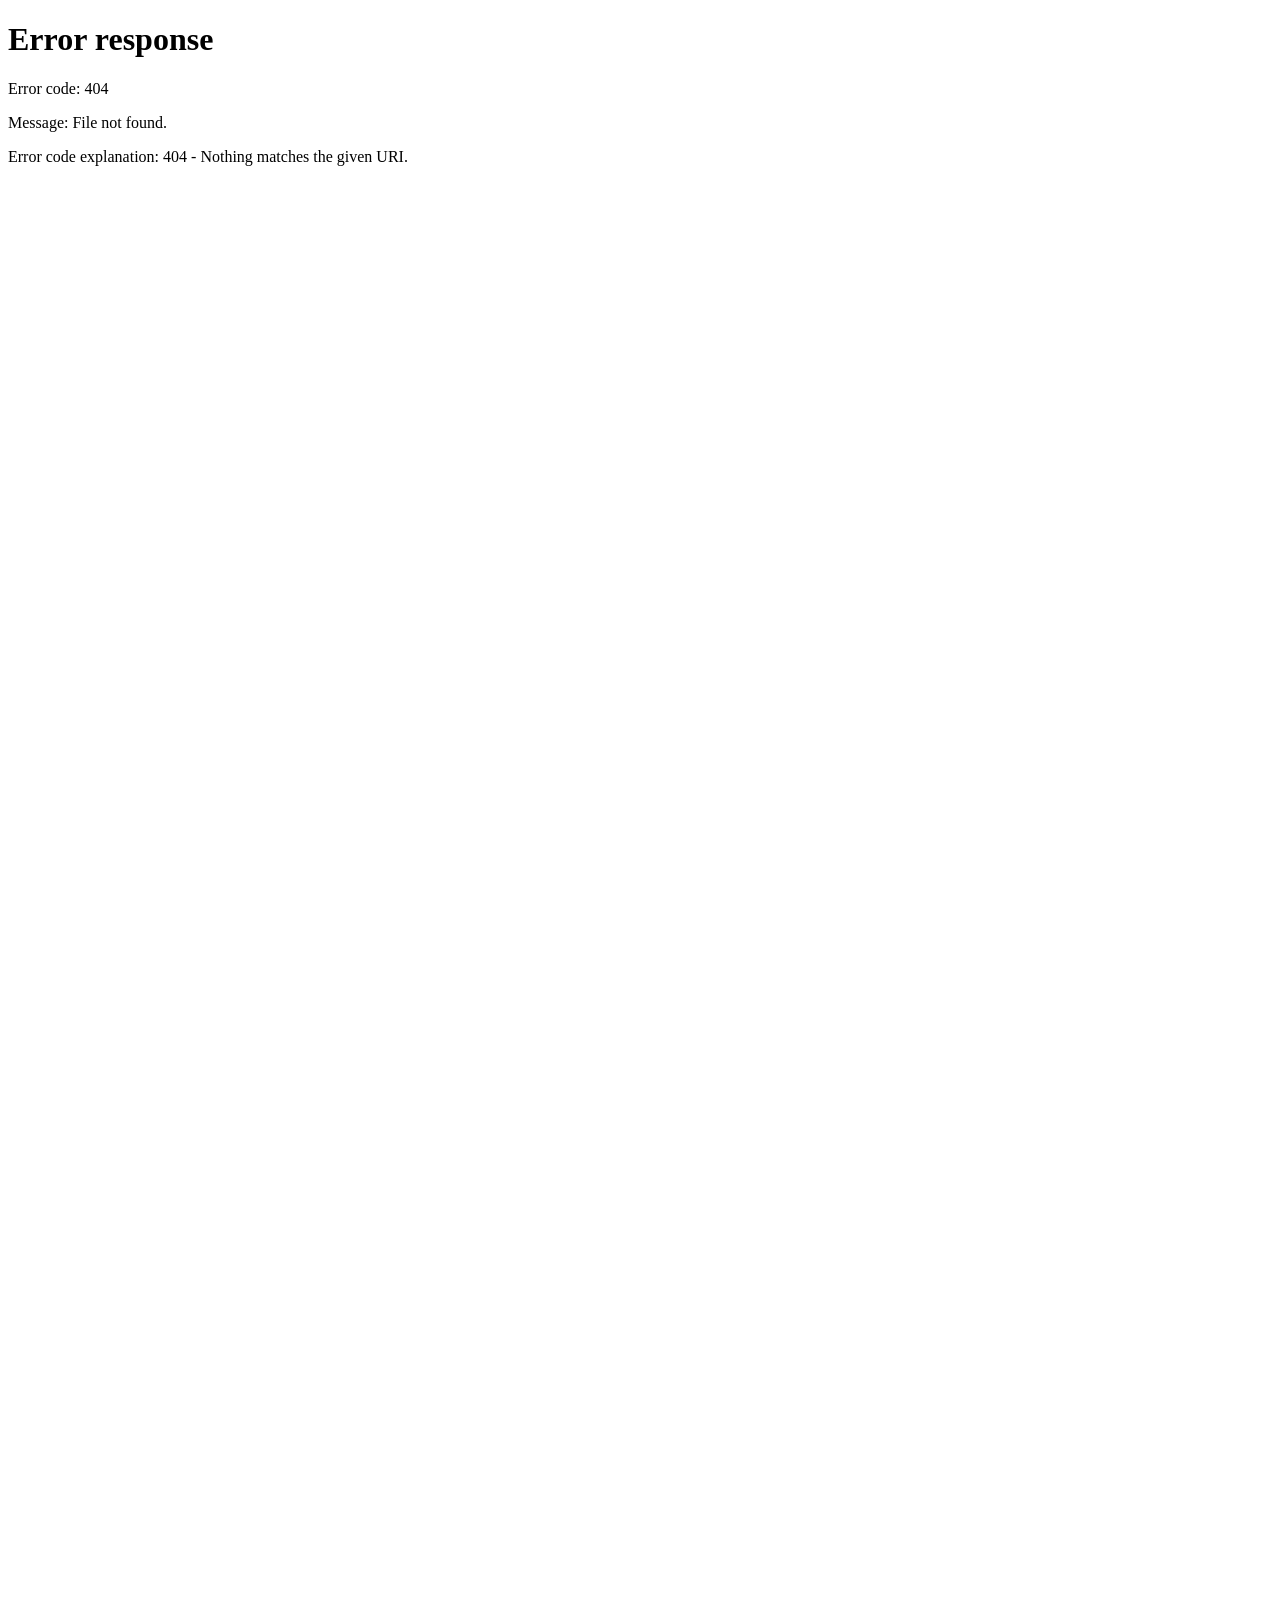
==== index.html @ ad4d2c03 "changed about text depending on screen size" ====
<!DOCTYPE html>
<html lang="de">

<head>
    <meta charset="UTF-8">
    <meta name="viewport" content="width=device-width, initial-scale=1.0">
    <title>Lukas Lehmann</title>
    <link rel="stylesheet" href="./style.css">
    <link rel="stylesheet" href="./style/content.css">
    <link rel="stylesheet" href="./style/header_footer.css">
    <link rel="stylesheet" href="./style/responsive.css">
    <link rel="stylesheet" href="./style/header_footer_responsive.css">
    <link rel="shortcut icon" href="./img/icons/favicon.png" type="image/x-icon">
</head>

<body onload="init()">
    <header>
        <div class="header-content">
            <div class="nav-bar" id="nav_bar">
                <p>&lt;LL&gt;</p>
                <nav class="nav-links">
                    <a href="#about_section highlight" id="nav_about_section">Warum ich</a>
                    <a href="#skill_section highlight" id="nav_skill_section">Fähigkeiten</a>
                    <a href="#project_section highlight" id="nav_project_section">Projekte</a>
                    <a href="#contact_section highlight" id="nav_contact_section">Kontakt</a>
                </nav>
            </div>
            <div class="language-selector">
                <a class="language-text current-language" href="index.html">DE</a>
                <p>|</p>
                <a class="language-text" href="en/index.html">EN</a>
            </div>

            <img src="./img/icons/burger_closed.svg" alt="burger menu" class="burger-menu" onclick="toggleBurgerMenu()"
                id="burger_menu">
        </div>
    </header>

    <main>
        <div class="main-content">
            <section class="hero-section" id="hero_section">
                <a class="scroll-down hover-green" href="#about_section">
                    <img src="./img/icons/arrow_down.svg" alt="arrow down">
                </a>
                <a class="contact-button" href="#footer">
                    Kontakt
                </a>
                <div class="hero-content">
                    <div class="h1-section">
                        <p>FRONTEND DEVELOPER</p>
                        <h1>Lukas Lehmann</h1>
                    </div>

                    <div>
                        <img src="./img/lukaslehmann.jpg" alt="placeholder" class="hero-section-image">
                    </div>
                </div>
            </section>
            <section class="about-section" id="about_section highlight">
                <img src="./img/lukaslehmann.jpg" alt="placeholder" class="hide-1100">
                <div class="about-content">
                    <h2 class="about-title">Warum ich</h2>
                    <p class="about-info-text">Bereits seit Ende 2019 beschäftige ich mich im Bereich der Entwicklung.
                        Seit dem baute ich
                        kleine Spiele in meiner Freizeit wo ich Erfahrungen im Bereich der Programmierung, 3D
                        Modellierung
                        und im UI Design sammeln konnte. Im Juli 2025 entschied ich mich dazu, mein Wissen weiter zu
                        vertiefen und in den Bereich der Webentwicklung einzusteigen. Aber nicht als Hobby, sondern als
                        Beruf.
                    </p>
                    <section class="about-details">
                        <div class="about-details-column location-column">
                            <h3 class="hide-1350">Ich</h3>
                            <div class="about-icon-container">
                                <div class="location-icon-section">
                                    <img src="./img/icons/location.svg" alt="location icon"
                                        class="about-icons hide-hover">
                                    <img src="./img/icons/location_marker_hover.svg" alt="location hover icon"
                                        class="about-icons show-hover">
                                </div>
                                <p id="location">befinde mich <br> in Dresden</p>
                            </div>
                        </div>

                        <div class="about-details-column relocate-column">
                            <img src="./img/icons/arrow_curved_down.svg" alt="arrow" class="hide-1350">
                            <div class="about-icon-container">
                                <img src="./img/icons/icon_relocate.svg" alt="relocate icon" class="about-icons">
                                <p id="relocate">oder arbeit<br> vor Ort</p>
                            </div>
                        </div>

                        <div class="about-details-column remote-column">
                            <div class="about-icon-container">
                                <img src="./img/icons/icon_remote.svg" alt="remote icon"
                                    class="about-icons hide-remote">
                                <img src="./img/icons/remote_hover.svg" alt="remote hover icon"
                                    class="about-icons show-remote">
                                <p id="remote">offen für <br> remote Arbeit</p>
                                <img src="./img/icons/arrow_curved_up.svg" alt="arrow" class="hide-1350">
                            </div>

                            <img src="./img/icons/arrow_curved_down_2.svg" alt="arrow" class="hide-1350">
                        </div>

                        <div class="about-contact">
                            <a class="about-contact-button" href="#contact_section">Lass uns reden</a>
                        </div>
                    </section>
                </div>
            </section>
            <section class="skill-section" id="skill_section highlight">
                <h2>Meine Fähigkeiten</h2>
                <div class="all-skills">
                    <div class="language-card">
                        <img src="./img/icons_languages/angular.svg" alt="angular">
                        <p>Angular</p>
                    </div>

                    <div class="language-card">
                        <img src="./img/icons_languages/css.svg" alt="css">
                        <p>CSS</p>
                    </div>

                    <div class="language-card">
                        <img src="./img/icons_languages/javascript.svg" alt="javascript">
                        <p>JavaScript</p>
                    </div>

                    <div class="language-card">
                        <img src="./img/icons_languages/html.svg" alt="html">
                        <p>HTML</p>
                    </div>

                    <div class="language-card">
                        <img src="./img/icons_languages/typescript.svg" alt="typescript">
                        <p>TypeScript</p>
                    </div>

                    <div class="language-card">
                        <img src="./img/icons_languages/scrum.svg" alt="scrum">
                        <p>Scrum</p>
                    </div>

                    <div class="language-card">
                        <img src="./img/icons_languages/git.svg" alt="git">
                        <p>Git</p>
                    </div>

                    <div class="language-card">
                        <img src="./img/icons_languages/firebase.svg" alt="firebase">
                        <p>Firebase</p>
                    </div>

                    <div class="language-card">
                        <img src="./img/icons_languages/other_skill.svg" alt="challenge me">
                        <p>Challenge me</p>
                    </div>
                </div>

                    <div>
                        <p>Ich lerne gerne jederzeit neue Technologien und Fähigkeiten, gebt mir gerne Bescheid.</p>
                    </div>
            </section>
            <section class="project-section" id="project_section highlight">
                <h2>Meine Projekte</h2>

                <div class="projects">
                    <section class="project-card">
                        <img src="./img/project_img/join_preview.png" alt="join project image">
                        <div>
                            <h3 class="project-title">Join</h3>
                            <p class="project-languages">HTML | CSS | JavaScript | Firebase</p>
                            <p>Join ist ein Kanban-Board Projekt, welches es ermöglicht, Aufgaben effizient zu verwalten
                                und jeglichen Fortschritt im Team zu verfolgen.
                                Es bietet unter anderem Drag and Drop, Suchfunktion, Kontaktverwaltung sowie das
                                Erstellen von Unteraufgaben.
                            </p>
                            <div class="project-links">
                                <a href="https://github.com/LukasLehmann05/Join" class="github-button">Github</a>
                                <a href="https://join.lukas-lehmann.eu/" class="live-test-button">Live Test</a>
                            </div>
                        </div>
                    </section>

                    <section class="project-card row-reverse">
                        <img src="./img/project_img/pollo_loco_preview.png" alt="pollo loco project image">
                        <div class="align-right">
                            <h3 class="project-title">Pollo Loco</h3>
                            <p class="project-languages">HTML | CSS | JavaScript</p>
                            <p>El Pollo Loco ist ein Jump and Run Spiel. Der Spieler muss verschiedene Gegner besiegen
                                um am Ende das Spiel zu gewinnen. In diesem Projekt lag der Fokus auf der
                                objektorientierten Programmierung. Im Spiel gibt es außerdem auch aufhebbare Gegenstände
                                sowie ein interaktives Menü.</p>
                            <div class="project-links">
                                <a href="https://github.com/LukasLehmann05/El-Pollo-Loco"
                                    class="github-button">Github</a>
                                <a href="https://pollo-loco.lukas-lehmann.eu/" class="live-test-button">Live Test</a>
                            </div>
                        </div>
                    </section>
                </div>

                <h4 class="colleague-feedback">Sie suchen einen Teamplayer? Das sagen meine Kollegen über mich</h4>

                <div class="feedback-cards">
                    <section class="feedback-card">
                        <h4>
                            Fabian Puchta
                        </h4>
                        <p>
                            Join
                        </p>
                        <p class="feedback-text">
                            Lukas überzeugt durch seine Fachkenntnisse und hervorragende Arbeitsmoral. Durch sein
                            kompetentes Auftreten, ist er eine Bereicherung für jedes Team.
                        </p>
                    </section>

                    <section class="feedback-card">
                        <h4>
                            Gerd Lödige
                        </h4>
                        <p>
                            Join
                        </p>
                        <p class="feedback-text">
                            Lukas ist eine Bereicherung für jedes Team. Neben seinen fachlichen Fähigkeiten zeichnet er
                            sich vor allem durch seine kommunikative Stärke und sein problemorientiertes Handeln aus.
                        </p>
                    </section>

                    <section class="feedback-card">
                        <h4>
                            Nasser Ghaibeh
                        </h4>
                        <p>
                            Kochwelt
                        </p>
                        <p class="feedback-text">
                            Die Zusammenarbeit mit Lukas Lehmann hat viel Spaß gemacht. Er war eine große Unterstützung
                            bei projektbezogenen Aufgaben - und darüber hinaus.
                        </p>
                    </section>
                </div>

            </section>
            <section class="contact-section" id="contact_section highlight">
                <div class="contact-section-title">
                    <h2>Kontaktieren Sie mich</h2>
                    <img src="./img/icons/arrow_down_right.svg" alt="">
                </div>
                <div class="contact-info">
                    <div class="contact-links-section">
                        <p class="contact-info-text">Gerne erweitere ich meine Fähigkeiten und Kenntnisse, und freue
                            mich auf eine zukünftige Zusammenarbeit.
                            Zögern Sie nicht, mich zu kontaktieren, um mehr über mich zu erfahren. Ich freue mich
                            darauf, von Ihnen zu hören.
                        </p>
                        <div class="contact-info-right">
                            <div class="contact-links">
                                <a href="mailto:lukaslehmann05@gmail.com">
                                    <img src="./img/icons/icon_mail.svg" alt="mail_icon" class="contact-img">
                                    <p>E-mail: lukaslehmann05@gmail.com</p>
                                </a>
                                <a href="tel:+4917663782510">
                                    <img src="./img/icons/icon_phone.svg" alt="phone_icon" class="contact-img">
                                    <p>Tel: +49 176 63782510</p>
                                </a>
                            </div>

                            <a href="#hero_section">
                                <img src="./img/icons/arrow_up.svg" alt="scroll up" class="scroll-up">
                            </a>
                        </div>
                    </div>
                </div>
                <form class="contact-form">
                    <div class="text-input-section">
                        <div class="form-input-left">
                            <div>
                                <div class="input-container" id="input_section_name">
                                    <input type="text" placeholder="Ihr Name" id="name_input" class="contact-input"
                                        onclick="removeWrongInput('name')">
                                </div>
                                <p id="validate_text_name">Bitte gib deinen Namen an.</p>
                            </div>
                            <div>
                                <div class="input-container" id="input_section_email">
                                    <input type="email" placeholder="E-Mail" id="email_input" class="contact-input"
                                        onclick="removeWrongInput('email')">
                                </div>
                                <p id="validate_text_email">Bitte gib deine E-Mail-Adresse an.</p>
                            </div>
                        </div>

                        <div class="message-section" id="message_section">
                            <div class="message-section-input input-container" id="input_section_message"
                                onclick="removeWrongInput('message')">
                                <textarea class="message-input" placeholder="Ihre Nachricht"
                                    id="message_input"></textarea>
                            </div>
                            <p id="validate_text_message">Bitte teilen Sie mir Ihr Anliegen mit.</p>
                        </div>
                    </div>

                    <div class="submit-section">
                        <div class="legal-requirement" onclick="toggleCheck()">
                            <div class="guidlines-checkbox" id="guidlines_checkbox">
                                <p>&#x2714;</p>
                            </div>
                            <label for="guidlines_checkbox">Ich habe die <a
                                    href="./de/privacy_policy.html">Datenschutzrichtlinie</a> gelesen und stimme der
                                Verarbeitung meiner
                                Daten zu.</label>
                        </div>
                        <div class="submit-button-section">
                            <button type="button" class="submit-button" id="submit_button"
                                onclick="submitContact()">Senden</button>
                        </div>
                    </div>
                </form>
            </section>
        </div>
    </main>

    <footer id="footer">
        <div class="footer-content">
            <section class="footer-info">
                <div class="abbreviation-section">
                    <p class="abbreviation">&lt;LL&gt;</p>
                    <p class="abbreviation-subtext">frontend developer</p>
                </div>
                <p class="copyright-text">
                    © Lukas Lehmann 2026
                </p>
                <div class="footer-links">
                    <a href="https://github.com/LukasLehmann05">
                        <img src="./img/icons/icon_github.svg" alt="github" class="hover-green">
                    </a>
                    <a href="#">
                        <img src="./img/icons/icon_mail_round.svg" alt="mail" class="hover-green">
                    </a>
                    <a href="https://www.linkedin.com/in/lukas-lehmann-b7b5683bb/">
                        <img src="./img/icons/icon_linkedin.svg" alt="linkedin" class="hover-green">
                    </a>
                </div>
            </section>

            <section class="legal-links">
                <a href="./de/legal_notice.html">Impressum</a>
                <a href="./de/privacy_policy.html">Datenschutz</a>
            </section>
        </div>
    </footer>

    <dialog id="response_overlay" class="response-overlay">
        <div class="overlay-title">
            <h2>Vielen Dank!</h2>
            <button class="close-overlay" onclick="closeResponse()">X</button>
        </div>
        <p>Ihre Nachricht wurde versendet. Ich werde mich in Kürze bei ihnen melden.</p>
    </dialog>

</body>
<script src="./js/contact.js"></script>
<script src="./js/template.js"></script>
<script src="./js/section_highlight.js"></script>
<script src="./script.js"></script>

</html>
---- style.css ----
@font-face {
    font-family: "Roboto Mono";
    src: url(./fonts/Roboto_Mono/RobotoMono-VariableFont_wght.ttf);
}

@font-face {
    font-family: "Handjet";
    src: url(./fonts/Handjet/Handjet-VariableFont_ELGR\,ELSH\,wght.ttf);
}

:root {
    --text-green: #02F4BF;
    --text-orange: #E15544;
    --content-max-width: calc(1920px - 100px);
    --page-padding: 0px 100px;
    --page-padding-1150: 0px 75px;
    --page-padding-700: 0px 50px;
    --page-padding-500: 0px 25px;
    --page-padding-350: 0px 15px;
}

html {
    scroll-behavior: smooth;
}

* {
    margin: 0px;
    padding: 0px;
    font-family: "Roboto Mono", sans-serif;
    text-decoration: none;
}

body {
    background: linear-gradient(0deg,rgb(11, 4, 44) 0%, rgb(43, 22, 148) 50%, rgb(11, 4, 44) 100%);
    color: var(--text-green);
    min-height: 100vh;
}
---- style/content.css ----
.hero-section {
    min-height: calc(100vh - 101px);
    display: flex;
    align-items: flex-end;
    position: relative;
}

h2 {
    font-size: 54px;
    line-height: 120%;
    color: var(--text-orange);
}

.projects {
    padding-top: 69px;
    display: flex;
    flex-direction: column;
    align-items: center;
    gap: 64px;
}

.project-section {
    display: flex;
    flex-direction: column;
    align-items: center;
    padding-top: 105px;
}

.project-card {
    display: flex;
    justify-content: center;
    gap: 48px;
}

.project-card img {
    object-fit: contain;
    height: 100%;
    max-width: 50%;
    align-self: center;
}

.project-card p {
    font-size: 18px;
    line-height: 140%;
    font-weight: 400;
}

.project-title {
    font-size: 48px;
    font-weight: 700;
    line-height: 120%;
    margin-bottom: 17px;
}

.project-languages {
    margin-bottom: 40px;
}

.project-links {
    margin-top: 48px;
}

.project-links a {
    padding: 15px 30px;
}

.github-button {
    color: var(--text-orange);
    border: solid 1px var(--text-green);
    transition: 300ms ease;
}

.github-button:hover {
    color: var(--text-green);
    transition: 300ms ease;
}

.live-test-button {
    color: #0B042D;
    background-color: var(--text-green);
    transition: 300ms ease;
}

.live-test-button:hover {
    color: var(--text-orange);
    transition: 300ms ease;
}

.row-reverse {
    flex-direction: row-reverse;
}

.colleague-feedback {
    font-size: 24px;
    font-weight: 700;
    line-height: 120%;
    color: var(--text-orange);
    margin-top: 36px;
    margin-bottom: 32px;
}

.feedback-card {
    font-size: 18px;
    font-weight: 400;
    line-height: 120%;
    width: 300px;
    min-width: 250px;
}

.feedback-cards {
    display: flex;
    justify-content: center;
    gap: 32px;
    max-width: 100%;
    overflow-x: auto;
    overflow-y: hidden;
}

.feedback-card h4 {
    font-size: 24px;
    font-weight: 700;
    line-height: 120%;
    color: var(--text-orange);
    margin-bottom: 8px;
}

.feedback-text {
    margin-top: 32px;
}

.language-card {
    display: flex;
    flex-direction: column;
    align-items: center;
    gap: 10px;
}

.language-card img {
    width: 60px;
    height: 60px;
    object-fit: contain;
}

.all-skills {
    display: grid;
    grid-template-columns: repeat(auto-fit, minmax(150px, 1fr));
    gap: 32px;
    margin-top: 32px;
    margin-bottom: 64px;
}

.skill-section {
    padding-top: 103px;
}

.contact-section {
    padding-top: 104px;
}

.contact-section-title {
    display: flex;
    align-items: center;
    gap: 24px;
    margin-bottom: 24px;
}

.contact-links {
    display: flex;
    align-items: flex-start;
    flex-direction: column;
    gap: 14px;
}

.contact-links a {
    display: flex;
    gap: 18px;
    color: var(--text-green);
}

.contact-img {
    height: 24px;
    width: 24px;
    object-fit: contain;
}

.contact-info {
    display: flex;
    justify-content: flex-start;
    gap: 50px;
    margin-bottom: 24px;
}

.contact-info-text {
    max-width: 45%;
}

.text-input-section {
    display: flex;
    justify-content: space-between;
}

.contact-form input {
    border: none;
    background-color: transparent;
    color: var(--text-green);
    font-size: 18px;
    line-height: 140%;
    padding: 15px 13px;
}

.contact-form input::placeholder {
    color: var(--text-green);
}

.form-input-left {
    display: flex;
    flex-direction: column;
    gap: 32px;
    width: 45%;
}

.message-input {
    width: calc(100% - 28px);
    border: none;
    background-color: transparent;
    color: var(--text-green);
    font-size: 18px;
    line-height: 140%;
    padding: 15px 13px;
    resize: none;
}

.message-input::placeholder {
    color: var(--text-green);
}

.submit-section {
    margin-top: 32px;
    display: flex;
    flex-direction: column;
}

.contact-form .guidlines-checkbox {
    width: 18px;
    min-width: 18px;
    height: 18px;
    border: solid 2px var(--text-orange);
    appearance: none;
    padding: 0px;
    border-radius: 1px;
    color: transparent;
    cursor: pointer;
}

.legal-requirement:hover .guidlines-checkbox {
    background-color: var(--text-green);
}

.submit-button {
    color: #827B7B;
    line-height: 120%;
    background-color: transparent;
    border: solid 1px #827B7B;
    padding: 15px 30px;
    font-weight: 500;
    justify-self: flex-end;
    cursor: not-allowed;
    transition: 300ms ease;
}

.submit-button-section {
    display: flex;
    justify-content: flex-end;
    margin-bottom: 88px;
}

.hero-section-image {
    width: 500px;
    height: 500px;
    object-fit: contain;
}

h1 {
    font-size: 81px;
    font-weight: 700;
    line-height: 120%;
}

.h1-section p {
    font-size: 54px;
    line-height: 120%;
    font-weight: 500;
}

.scroll-down {
    position: absolute;
    left: 50%;
    top: 50%;
    background: none;
    border: none;
    cursor: pointer;
    padding: 4px 8px;
}

.scroll-down img {
    height: 50px;
    width: 22px;
}

.hero-content {
    display: flex;
    justify-content: space-between;
    align-items: flex-end;
    width: 100%;
}

.scroll-down:hover {
    border: solid 1px var(--text-green);
    padding: 3px 7px;
}

.contact-button {
    position: absolute;
    left: -40px;
    top: 40%;
    transform: rotate(270deg);
    background: none;
    border: solid 1px var(--text-green);
    color: var(--text-orange);
    padding: 15px 30px;
    font-size: 18px;
    font-weight: 500;
    line-height: 120%;
    cursor: pointer;
    transition: all 0.4s ease;
}

.contact-button:hover {
    color: var(--text-green);
    transition: all 0.4s ease;
}

.about-section {
    display: flex;
    justify-content: space-between;
    gap: 42px;
    margin-top: 104px;
}

.about-section img {
    width: 500px;
    height: 500px;
    object-fit: contain;
}

.about-content {
    display: flex;
    flex-direction: column;
    align-items: flex-end;
    text-align: end;
    margin-left: auto;
    margin-right: auto;
}

.about-title {
    font-size: 54px;
    line-height: 120%;
    letter-spacing: 0%;
    font-weight: 500;
    margin-bottom: 24px;
}

.contact-links a:hover img {
    filter: brightness(0) saturate(100%) invert(77%) sepia(62%) saturate(2744%) hue-rotate(113deg) brightness(101%) contrast(98%);
}

.about-details {
    margin-top: 20px;
    display: flex;
    flex-direction: column;
    gap: 8px;
    width: 580px;
}

.about-details h3 {
    font-size: 48px;
    color: var(--text-orange);
    line-height: 120%;
    font-weight: 700;
}

.about-details img {
    height: 100%;
    width: auto;
    object-fit: contain;
}

.about-icon-container {
    display: flex;
    justify-content: center;
    align-items: center;
    height: 50px;
}

.about-icon-container p {
    margin-left: 16px;
    text-align: left;
}

.about-details-column {
    display: flex;
}

.location-column {
    gap: 64px;
}

.relocate-column {
    justify-content: flex-end;
}

.relocate-column div {
    margin-left: 208px;
    margin-right: 55px;
}

.remote-column {
    justify-content: flex-end;
    gap: 128px;
}

.about-contact {
    margin-top: 47px;
}

.about-contact-button {
    font-size: 18px;
    line-height: 120%;
    color: #0B042D;
    background-color: var(--text-green);
    border: none;
    padding: 15px 30px;
}

.about-contact-button:hover {
    color: var(--text-orange);
}

.scroll-up {
    height: 50px;
    width: 22px;
    padding: 4px 8px;
    cursor: pointer;
}

.scroll-up:hover {
    border: solid 1px var(--text-green);
    padding: 3px 7px;
    filter: brightness(0) saturate(100%) invert(77%) sepia(62%) saturate(2744%) hue-rotate(113deg) brightness(101%) contrast(98%);
}

.contact-links-section {
    display: flex;
    justify-content: space-between;
    align-items: flex-end;
}

.align-right {
    display: flex;
    flex-direction: column;
    align-items: flex-end;
}

.relocate-column .about-icon-container:hover img {
    transform: rotate(15deg);
    transition: 300ms ease;
}

.about-icons {
    transition: 300ms ease;
}

.show-remote {
    display: none;
}

.remote-column .about-icon-container:hover .hide-remote {
    display: none;
}

.remote-column .about-icon-container:hover .show-remote {
    display: block;
    height: 120%;
}

.remote-column .about-icon-container {
    align-items: flex-end;
}

.remote-column .about-icon-container p {
    margin-right: 12px;
    align-self: center;
}

.location-column .about-icon-container:hover .location-icon-section .show-hover {
    display: block;
}

.show-hover {
    display: none;
    object-fit: contain;
    margin-right: 1px;
}

.location-icon-section {
    display: flex;
    flex-direction: column;
    align-items: center;
}

.contact-input {
    width: 100%;
}

.form-input-left p {
    color: red;
    display: none;
}

.form-input-left .invalid-input {
    display: block;
}

.message-section {
    width: 45%;
}

.message-section p {
    color: red;
    display: none;
}

.invalid-input p {
    display: block;
}

.about-info-text {
    max-width: 700px;
}

.can-submit {
    color: var(--text-orange);
    border: solid 1px var(--text-green);
    transition: 300ms ease;
    cursor: pointer;
}

.can-submit:hover {
    color: var(--text-green);
    border: solid 1px var(--text-green);
    transition: 300ms ease;
}

.checked {
    background-color: var(--text-green);
}

.checked p {
    color: var(--text-orange);
    justify-self: center;
    align-self: center;
    font-size: 13px;
}

.legal-requirement {
    display: flex;
    gap: 8px;
    cursor: pointer;
    margin-right: auto;
}

.legal-requirement a {
    color: var(--text-orange);
}

.legal-requirement label {
    cursor: pointer;
}

.input-container {
    border: solid 1px var(--text-green);
    display: flex;
}

.input-feedback {
    height: 24px;
    align-self: center;
    margin: 0px 10px;
    object-fit: contain;
}

.message-section-input {
    height: 100%;
}

.invalid-input-height {
    height: calc(100% - 21px);
}

.message-section .invalid-input {
    display: block;
}

.contact-info-right {
    width: 45%;
    display: flex;
    justify-content: space-between;
    height: 100%;
    align-items: flex-end;
}

.align-right p {
    text-align: right;
}

.overlay-title {
    display: flex;
    justify-content: space-between;
}

.response-overlay {
    align-self: center;
    justify-self: center;
    padding: 20px;
    border-radius: 20px;
    border: solid 2px var(--text-green);
    background-color: #3118a9;
    color: var(--text-green);
}

.close-overlay {
    font-size: 32px;
    height: 48px;
    width: 48px;
    border-radius: 16px;
    border: none;
    background-color: var(--text-green);
    color: var(--text-orange);
    font-weight: 900;
    cursor: pointer;
}
---- style/header_footer.css ----
header {
    position: sticky;
    top: 0;
    padding: 24px 0px;
    background: linear-gradient(rgb(11 4 45) 60%, rgb(11 4 45 / 0.5));
    color: var(--text-orange);
    z-index: 100;
}

.header-content {
    display: flex;
    justify-content: space-between;
    align-items: center;
    max-width: var(--content-max-width);
    margin: 0 auto;
    padding: var(--page-padding);
}

.main-content {
    max-width: var(--content-max-width);
    margin: 0 auto;
    padding: var(--page-padding);
}

.footer-content {
    max-width: var(--content-max-width);
    margin: 0 auto;
    padding: var(--page-padding);
    color: var(--text-orange);
}

.footer-info {
    display: flex;
    justify-content: space-between;
    align-items: flex-end;
}

.nav-bar {
    display: flex;
    gap: 48px;
}

.nav-bar a {
    color: var(--text-orange);
    font-size: 22px;
    line-height: 120%;
}

.nav-bar p {
    font-size: 48px;
    font-family: "Handjet", sans-serif;
}

.nav-links {
    display: flex;
    justify-content: flex-start;
    align-items: center;
    gap: 32px;
}

.language-selector {
    display: flex;
    font-size: 18px;
}

.language-selector a {
    color: var(--text-orange);
}

.language-text:hover {
    color: var(--text-green);
    cursor: pointer;
}

.abbreviation-section {
    display: flex;
    flex-direction: column;
    align-items: center;
}

.abbreviation {
    font-family: "Handjet", sans-serif;
    font-size: 54px;
    font-weight: 400;
    letter-spacing: 5%;
}

.abbreviation-subtext {
    font-size: 12px;
}

.copyright-text {
    font-size: 23px;
    line-height: 120%;
}

.footer-links {
    display: flex;
    gap: 32px;
}

.legal-links {
    display: flex;
    justify-content: center;
    gap: 16px;
    margin-top: 16px;
    margin-bottom: 64px;
}

.legal-links a {
    color: var(--text-orange);
    font-size: 14px;
    line-height: 120%;
}

.nav-links a:hover {
    color: var(--text-green);
}

.legal-links a:hover {
    color: var(--text-green);
}

.selected {
    color: var(--text-green) !important;
    text-decoration: underline;
}

.language-selector .current-language {
    color: var(--text-green);
}

.hover-green:hover {
    filter: brightness(0) saturate(100%) invert(77%) sepia(62%) saturate(2744%) hue-rotate(113deg) brightness(101%) contrast(98%);
}

.nav-bar .current-focus {
    color: var(--text-green);
    text-decoration: underline;
}

.show-burger-nav {
    width: 100%;
}

.burger-menu {
    display: none;
    cursor: pointer;
}

.show-burger-nav nav {
    display: flex;
    flex-direction: column;
    align-items: center;
    justify-content: center;
    width: 100%;
    padding-left: 32px;
}

.show-burger-nav p {
    display: none;
}
---- style/responsive.css ----
@media (max-width: 1400px) {
    .scroll-down {
        display: none;
    }
}

@media (max-width: 1350px) {
    .hide-1350 {
        display: none;
    }

    .about-content {
        align-items: center;
        text-align: center;
    }

    .about-details-column {
        align-items: center;
        width: 100%;
    }

    .about-icon-container {
        width: 100%;
    }

    .relocate-column div {
        margin-left: 0px;
        margin-right: 0px;
    }

    .about-details {
        width: 100%;
    }
}

@media (max-width: 1100px) {
    .project-card {
        flex-direction: column-reverse;
        align-items: center;
    }

    .project-card img {
        max-width: 100%;
        height: auto;
    }

    .project-details {
        display: flex;
        flex-direction: column;
        align-items: center;
        text-align: center;
    }

    .hide-project-button {
        display: none;
    }

    .contact-button {
        display: none;
    }

    .hero-content {
        flex-direction: column-reverse;
        align-items: center;
    }

    .hide-1100 {
        display: none;
    }
}

@media (max-width: 1000px) {
    .feedback-card {
        border: solid 1px var(--text-green);
        padding: 10px;
        display: flex;
        flex-direction: column;
        align-items: center;
        text-align: center;
    }

    .feedback-cards {
        justify-content: flex-start;
        scrollbar-width: thin;
    }
}

@media (max-width: 900px) {
    .text-input-section {
        flex-direction: column;
        gap: 32px;
    }

    .form-input-left {
        width: 100%;
    }

    .message-input {
        width: calc(100% - 28px);
    }

    .message-section {
        width: 100%;
    }

    .contact-links {
        display: none;
    }

    .contact-links-section a {
        display: none;
    }

    .contact-info-text {
        max-width: 100%;
        text-align: center;
    }

    .submit-button-section {
        margin-top: 24px;
        align-self: center;
    }
}

@media (max-width: 800px) {
    .contact-section-title img {
        display: none;
    }

    .project-card img {
        width: 100%;
        height: auto;
    }

    h1 {
        font-size: 62px;
    }

    .h1-section p {
        font-size: 40px;
    }
}

@media (max-width: 600px) {
    h2 {
        font-size: 36px;
    }

    .hero-section-image {
        max-width: 500px;
        width: 100%;
        height: auto;
    }

    h1 {
        font-size: 42px;
    }

    .h1-section p {
        font-size: 26px;
    }

    .all-skills {
        grid-template-columns: repeat(auto-fit, minmax(100px, 1fr));
    }

}

@media (max-width: 400px) {
    h1 {
        text-align: center;
    }

    .h1-section p {
        text-align: center;
    }

    .project-links a {
        padding: 10px 20px;
    }

    .project-title {
        font-size: 36px;
    }
}
---- style/header_footer_responsive.css ----
@media (max-width: 1150px) {
    .header-content {
        padding: var(--page-padding-1150);
    }

    .main-content {
        padding: var(--page-padding-1150);
    }

    .footer-content {
        padding: var(--page-padding-1150);
    }
}

@media (max-width: 950px) {
    .nav-links {
        display: none;
    }

    .language-selector {
        display: none;
    }

    .burger-menu {
        display: block;
    }
}

@media (max-width: 800px) {
    .footer-links {
        display: none;
    }

    .footer-info {
        flex-direction: column;
        align-items: center;
        margin-bottom: 45px;
    }

    .abbreviation-section {
        margin-bottom: 8px;
    }

    .legal-links {
        flex-direction: column-reverse;
        align-items: center;
        gap: 10px;
    }
}

@media (max-width: 700px) {
    .header-content {
        padding: var(--page-padding-700);
    }

    .main-content {
        padding: var(--page-padding-700);
    }

    .footer-content {
        padding: var(--page-padding-700);
    }
}

@media (max-width: 500px) {
    .header-content {
        padding: var(--page-padding-500);
    }

    .main-content {
        padding: var(--page-padding-500);
    }

    .footer-content {
        padding: var(--page-padding-500);
    }
}

@media (max-width: 400px) {
    .copyright-text {
        font-size: 18px;
    }
}

@media (max-width: 350px) {
    .header-content {
        padding: var(--page-padding-350);
    }

    .main-content {
        padding: var(--page-padding-350);
    }

    .footer-content {
        padding: var(--page-padding-350);
    }
}
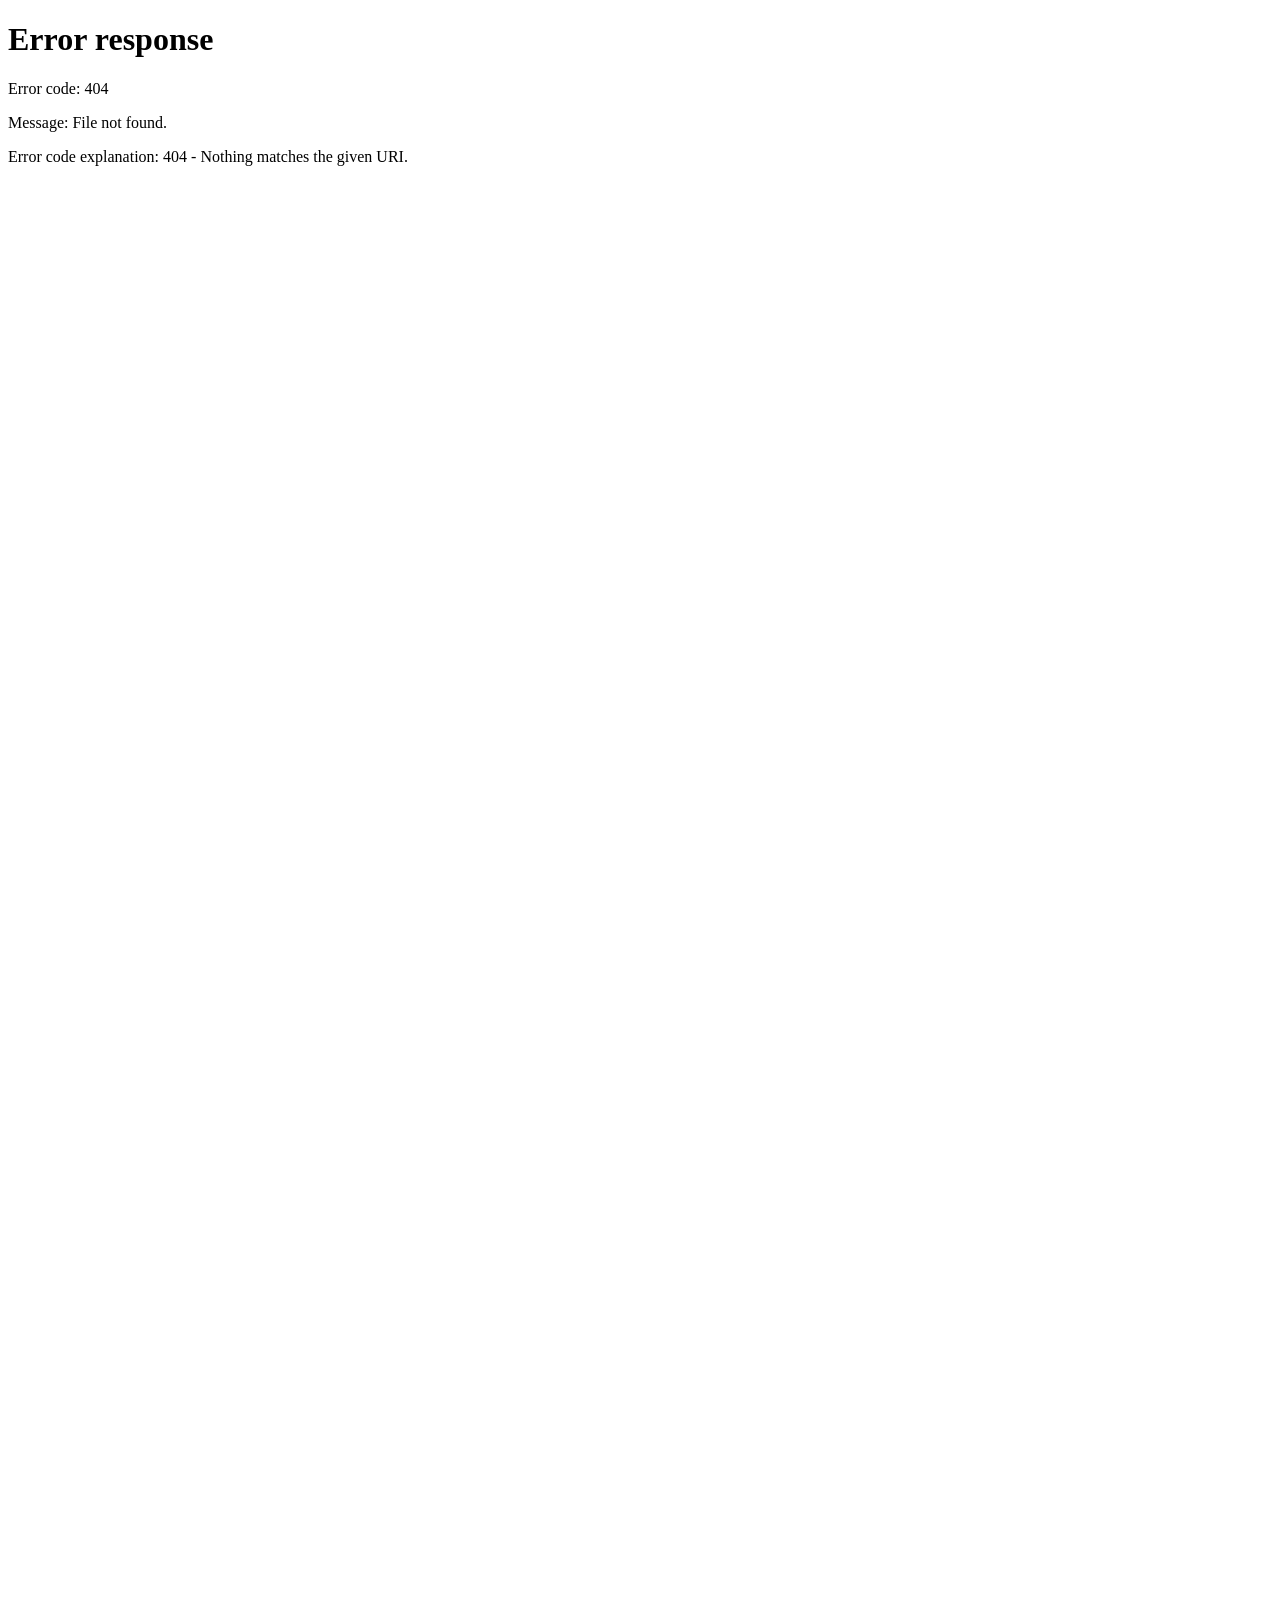
==== commit 5be92686: "added fade in effect for elements when scrolling" ====
--- a/index.html
+++ b/index.html
@@ -158,7 +158,7 @@
                     </div>
                 </div>
 
-                    <div>
+                    <div class="language-subtext">
                         <p>Ich lerne gerne jederzeit neue Technologien und Fähigkeiten, gebt mir gerne Bescheid.</p>
                     </div>
             </section>
@@ -366,6 +366,7 @@
 <script src="./js/contact.js"></script>
 <script src="./js/template.js"></script>
 <script src="./js/section_highlight.js"></script>
+<script src="./js/observer_handler.js"></script>
 <script src="./script.js"></script>
 
 </html>
--- a/style/content.css
+++ b/style/content.css
@@ -145,7 +145,7 @@
     display: grid;
     grid-template-columns: repeat(auto-fit, minmax(150px, 1fr));
     gap: 32px;
-    margin-top: 32px;
+    padding-top: 32px;
     margin-bottom: 64px;
 }
 
@@ -648,4 +648,38 @@
     color: var(--text-orange);
     font-weight: 900;
     cursor: pointer;
+}
+
+@keyframes fadeIn {
+    from {
+        opacity: 0;
+    }
+    to {
+        opacity: 1;
+    }
+}
+
+.project-card,
+.contact-section-title,
+.contact-info,
+.contact-form,
+.feedback-cards,
+.language-card,
+.language-subtext,
+.fade-init,
+.fade-long-init {
+    opacity: 0;
+    visibility: hidden;
+}
+
+.fade {
+    opacity: 1;
+    visibility: visible;
+    animation: fadeIn 1.5s ease both;
+}
+
+.fade-long {
+    opacity: 1;
+    visibility: visible;
+    animation: fadeIn 2.5s ease both;
 }
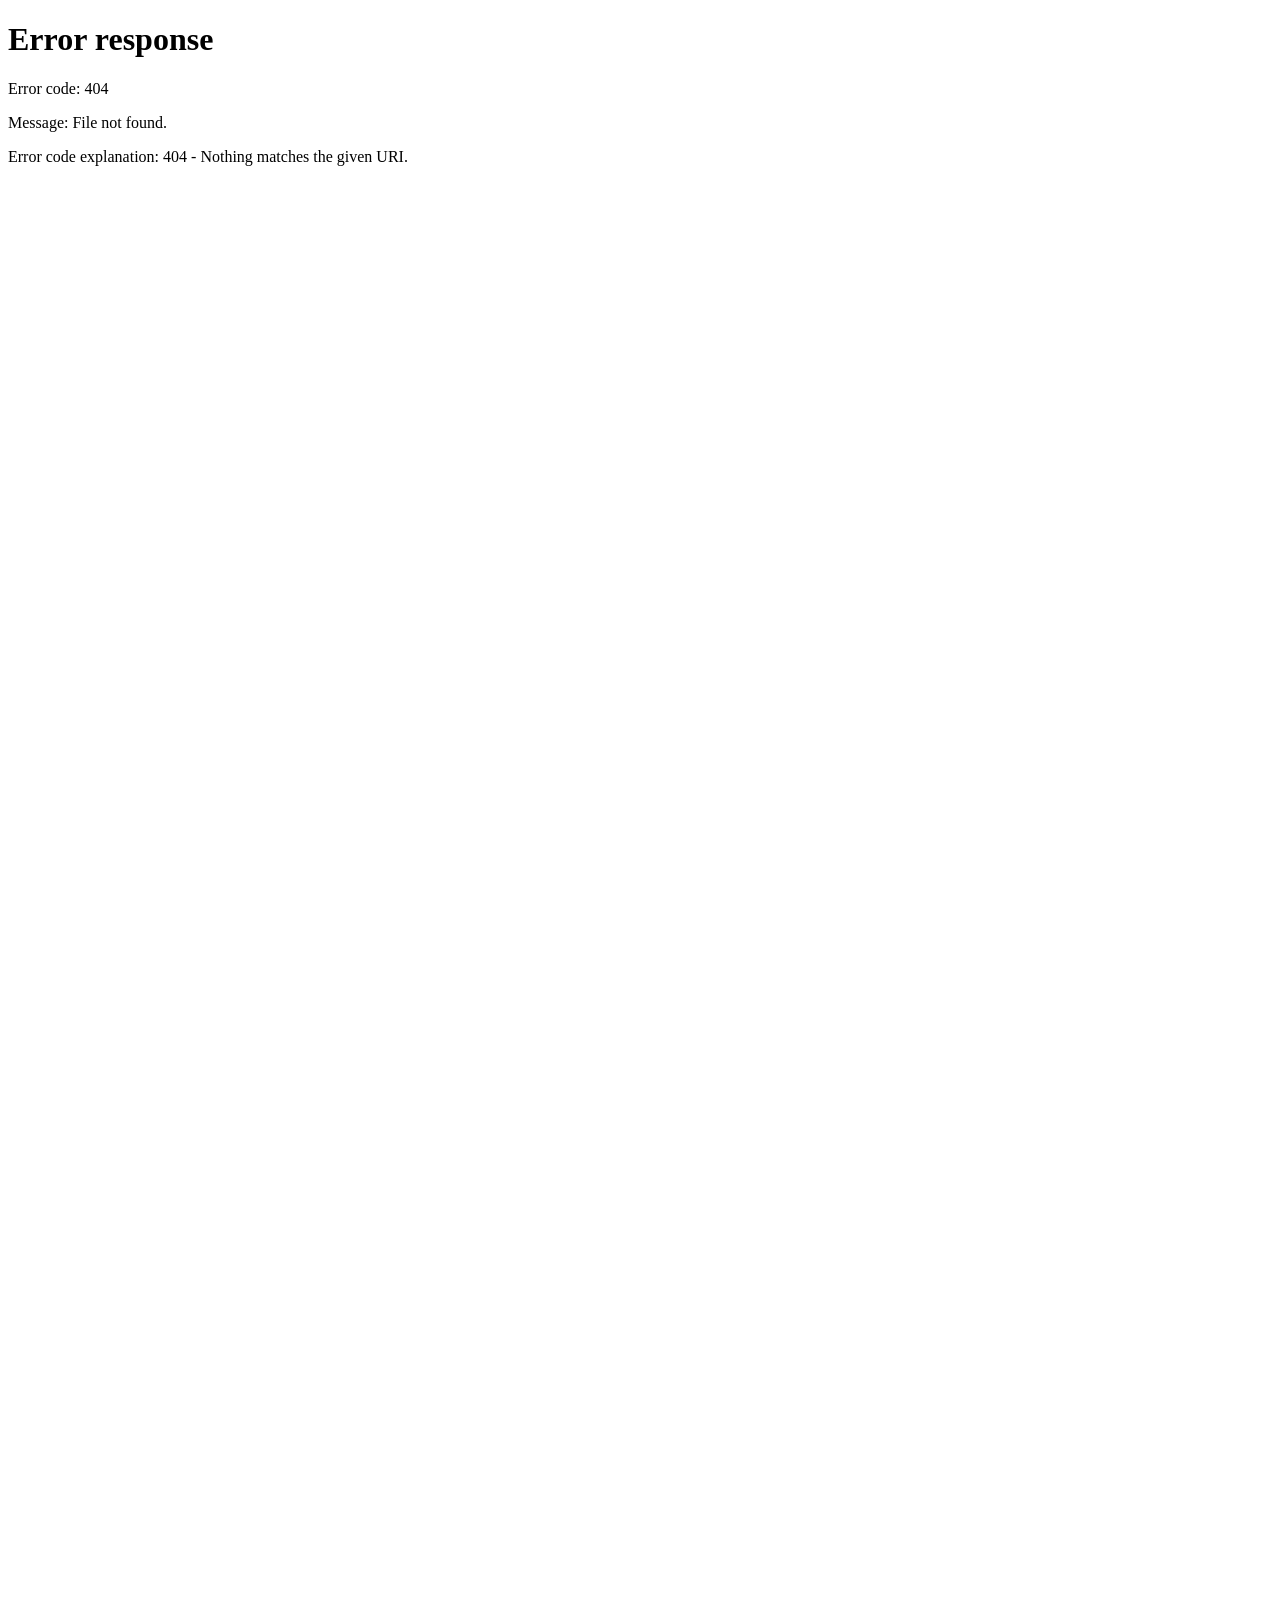
==== commit 243f1a1b: "fixed redirect links and updated legal pages" ====
--- a/index.html
+++ b/index.html
@@ -28,7 +28,7 @@
             <div class="language-selector">
                 <a class="language-text current-language" href="index.html">DE</a>
                 <p>|</p>
-                <a class="language-text" href="en/index.html">EN</a>
+                <a class="language-text" href="./en/index.html">EN</a>
             </div>
 
             <img src="./img/icons/burger_closed.svg" alt="burger menu" class="burger-menu" onclick="toggleBurgerMenu()"
@@ -39,7 +39,7 @@
     <main>
         <div class="main-content">
             <section class="hero-section" id="hero_section">
-                <a class="scroll-down hover-green" href="#about_section">
+                <a class="scroll-down hover-green" href="#about_section highlight">
                     <img src="./img/icons/arrow_down.svg" alt="arrow down">
                 </a>
                 <a class="contact-button" href="#footer">
@@ -104,7 +104,7 @@
                         </div>
 
                         <div class="about-contact">
-                            <a class="about-contact-button" href="#contact_section">Lass uns reden</a>
+                            <a class="about-contact-button" href="#contact_section highlight">Lass uns reden</a>
                         </div>
                     </section>
                 </div>
@@ -259,9 +259,9 @@
                         </p>
                         <div class="contact-info-right">
                             <div class="contact-links">
-                                <a href="mailto:lukaslehmann05@gmail.com">
+                                <a href="mailto:lukaslehmann05@protonmail.com">
                                     <img src="./img/icons/icon_mail.svg" alt="mail_icon" class="contact-img">
-                                    <p>E-mail: lukaslehmann05@gmail.com</p>
+                                    <p>E-mail: lukaslehmann05@protonmail.com</p>
                                 </a>
                                 <a href="tel:+4917663782510">
                                     <img src="./img/icons/icon_phone.svg" alt="phone_icon" class="contact-img">
@@ -338,7 +338,7 @@
                     <a href="https://github.com/LukasLehmann05">
                         <img src="./img/icons/icon_github.svg" alt="github" class="hover-green">
                     </a>
-                    <a href="#">
+                    <a href="mailto:lukaslehmann05@protonmail.com">
                         <img src="./img/icons/icon_mail_round.svg" alt="mail" class="hover-green">
                     </a>
                     <a href="https://www.linkedin.com/in/lukas-lehmann-b7b5683bb/">
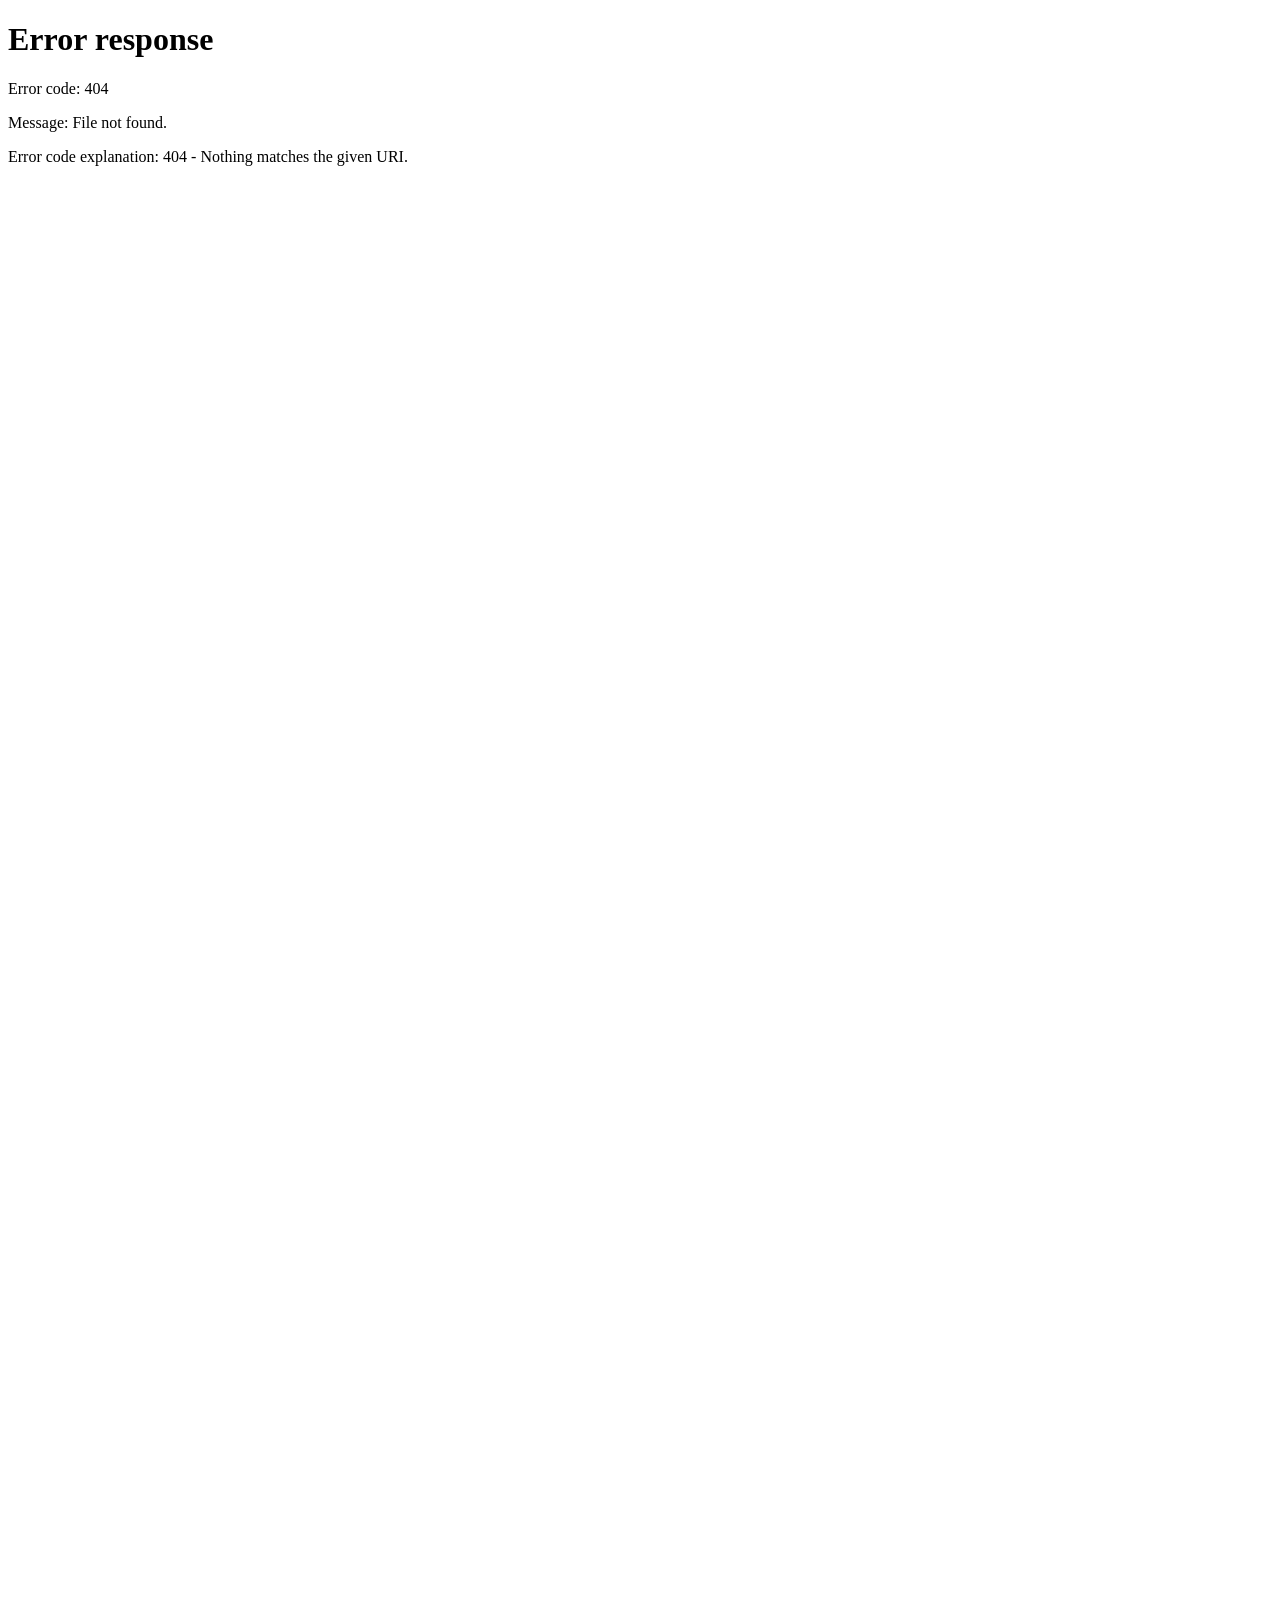
==== commit a00ec465: "changed validation to display when leaving the input, updated validate functions, added missing jsdo" ====
--- a/index.html
+++ b/index.html
@@ -281,14 +281,14 @@
                             <div>
                                 <div class="input-container" id="input_section_name">
                                     <input type="text" placeholder="Ihr Name" id="name_input" class="contact-input"
-                                        onclick="removeWrongInput('name')">
+                                        onclick="removeWrongInput('name')" onblur="checkName(name_input.value)">
                                 </div>
                                 <p id="validate_text_name">Bitte gib deinen Namen an.</p>
                             </div>
                             <div>
                                 <div class="input-container" id="input_section_email">
                                     <input type="email" placeholder="E-Mail" id="email_input" class="contact-input"
-                                        onclick="removeWrongInput('email')">
+                                        onclick="removeWrongInput('email')" onblur="checkEmail(email_input.value)">
                                 </div>
                                 <p id="validate_text_email">Bitte gib deine E-Mail-Adresse an.</p>
                             </div>
@@ -298,7 +298,7 @@
                             <div class="message-section-input input-container" id="input_section_message"
                                 onclick="removeWrongInput('message')">
                                 <textarea class="message-input" placeholder="Ihre Nachricht"
-                                    id="message_input"></textarea>
+                                    id="message_input" onblur="checkMessage(message_input.value)"></textarea>
                             </div>
                             <p id="validate_text_message">Bitte teilen Sie mir Ihr Anliegen mit.</p>
                         </div>
@@ -309,10 +309,10 @@
                             <div class="guidlines-checkbox" id="guidlines_checkbox">
                                 <p>&#x2714;</p>
                             </div>
-                            <label for="guidlines_checkbox">Ich habe die <a
+                            <p>Ich habe die <a
                                     href="./de/privacy_policy.html">Datenschutzrichtlinie</a> gelesen und stimme der
                                 Verarbeitung meiner
-                                Daten zu.</label>
+                                Daten zu.</p>
                         </div>
                         <div class="submit-button-section">
                             <button type="button" class="submit-button" id="submit_button"
--- a/style/content.css
+++ b/style/content.css
@@ -212,6 +212,14 @@
     color: var(--text-green);
 }
 
+.contact-form input:focus {
+    outline: none;
+}
+
+.contact-form input:-webkit-autofill {
+    -webkit-text-fill-color: var(--text-green);
+}
+
 .form-input-left {
     display: flex;
     flex-direction: column;
@@ -230,12 +238,16 @@
     resize: none;
 }
 
+.message-input:focus {
+    outline: none;
+}
+
 .message-input::placeholder {
     color: var(--text-green);
 }
 
 .submit-section {
-    margin-top: 32px;
+    margin-top: 48px;
     display: flex;
     flex-direction: column;
 }
@@ -654,6 +666,7 @@
     from {
         opacity: 0;
     }
+
     to {
         opacity: 1;
     }
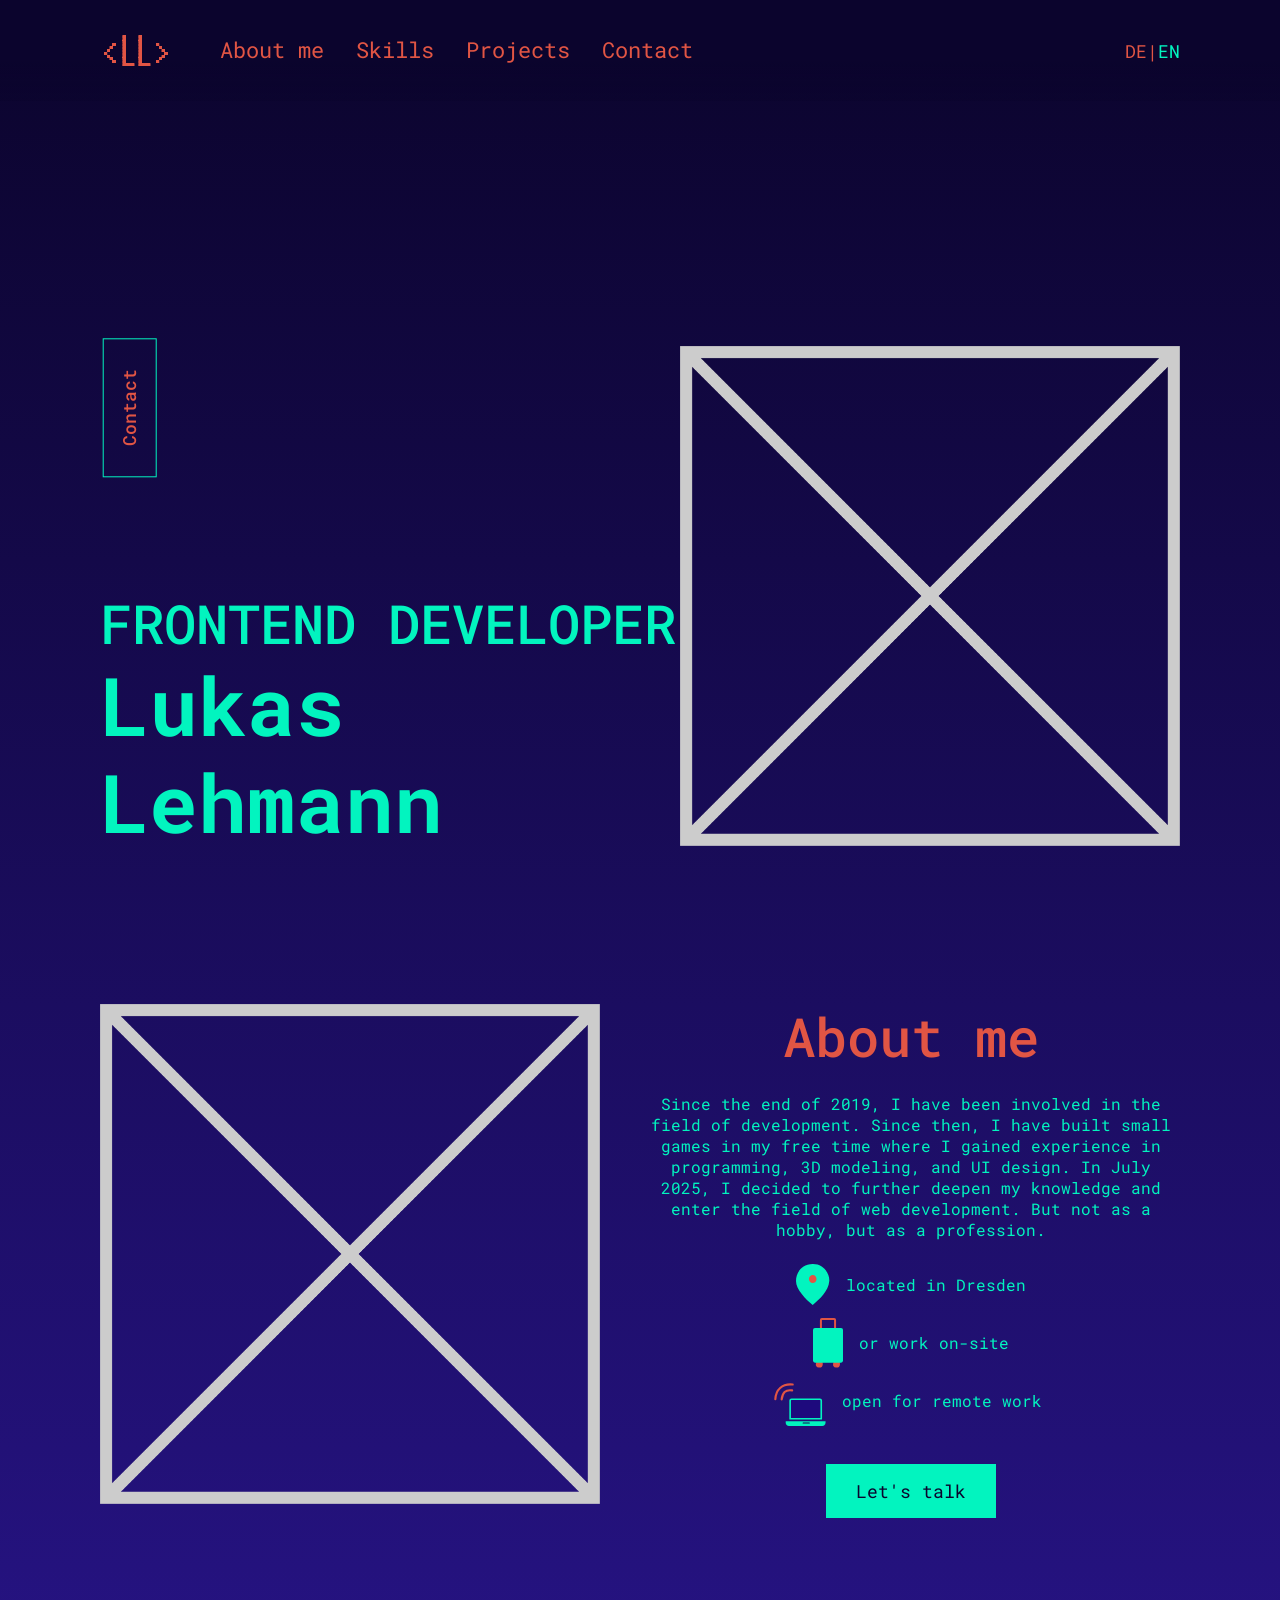
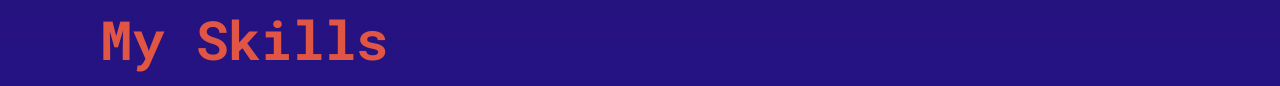
==== commit f2c918b3: "fixed design issues, changed link behavior, added link to logo and adjusted spacing, moved responsiv" ====
--- a/index.html
+++ b/index.html
@@ -17,7 +17,7 @@
     <header>
         <div class="header-content">
             <div class="nav-bar" id="nav_bar">
-                <p>&lt;LL&gt;</p>
+                <p><a href="./index.html">&lt;LL&gt;</a></p>
                 <nav class="nav-links">
                     <a href="#about_section highlight" id="nav_about_section">Warum ich</a>
                     <a href="#skill_section highlight" id="nav_skill_section">Fähigkeiten</a>
@@ -177,8 +177,8 @@
                                 Erstellen von Unteraufgaben.
                             </p>
                             <div class="project-links">
-                                <a href="https://github.com/LukasLehmann05/Join" class="github-button">Github</a>
-                                <a href="https://join.lukas-lehmann.eu/" class="live-test-button">Live Test</a>
+                                <a href="https://github.com/LukasLehmann05/Join" class="github-button" target="_blank">Github</a>
+                                <a href="https://join.lukas-lehmann.eu/" class="live-test-button" target="_blank">Live Test</a>
                             </div>
                         </div>
                     </section>
@@ -193,9 +193,8 @@
                                 objektorientierten Programmierung. Im Spiel gibt es außerdem auch aufhebbare Gegenstände
                                 sowie ein interaktives Menü.</p>
                             <div class="project-links">
-                                <a href="https://github.com/LukasLehmann05/El-Pollo-Loco"
-                                    class="github-button">Github</a>
-                                <a href="https://pollo-loco.lukas-lehmann.eu/" class="live-test-button">Live Test</a>
+                                <a href="https://github.com/LukasLehmann05/El-Pollo-Loco" class="github-button" target="_blank">Github</a>
+                                <a href="https://pollo-loco.lukas-lehmann.eu/" class="live-test-button" target="_blank">Live Test</a>
                             </div>
                         </div>
                     </section>
@@ -305,8 +304,8 @@
                     </div>
 
                     <div class="submit-section">
-                        <div class="legal-requirement" onclick="toggleCheck()">
-                            <div class="guidlines-checkbox" id="guidlines_checkbox">
+                        <div class="legal-requirement">
+                            <div class="guidlines-checkbox" id="guidlines_checkbox"  onclick="toggleCheck()">
                                 <p>&#x2714;</p>
                             </div>
                             <p>Ich habe die <a
@@ -328,20 +327,20 @@
         <div class="footer-content">
             <section class="footer-info">
                 <div class="abbreviation-section">
-                    <p class="abbreviation">&lt;LL&gt;</p>
+                    <p class="abbreviation"><a href="./index.html">&lt;LL&gt;</a></p>
                     <p class="abbreviation-subtext">frontend developer</p>
                 </div>
                 <p class="copyright-text">
                     © Lukas Lehmann 2026
                 </p>
                 <div class="footer-links">
-                    <a href="https://github.com/LukasLehmann05">
+                    <a href="https://github.com/LukasLehmann05" target="_blank">
                         <img src="./img/icons/icon_github.svg" alt="github" class="hover-green">
                     </a>
-                    <a href="mailto:lukaslehmann05@protonmail.com">
+                    <a href="mailto:lukaslehmann05@protonmail.com" target="_blank">
                         <img src="./img/icons/icon_mail_round.svg" alt="mail" class="hover-green">
                     </a>
-                    <a href="https://www.linkedin.com/in/lukas-lehmann-b7b5683bb/">
+                    <a href="https://www.linkedin.com/in/lukas-lehmann-b7b5683bb/" target="_blank">
                         <img src="./img/icons/icon_linkedin.svg" alt="linkedin" class="hover-green">
                     </a>
                 </div>
@@ -357,16 +356,17 @@
     <dialog id="response_overlay" class="response-overlay">
         <div class="overlay-title">
             <h2>Vielen Dank!</h2>
-            <button class="close-overlay" onclick="closeResponse()">X</button>
         </div>
         <p>Ihre Nachricht wurde versendet. Ich werde mich in Kürze bei ihnen melden.</p>
     </dialog>
 
 </body>
+
 <script src="./js/contact.js"></script>
 <script src="./js/template.js"></script>
 <script src="./js/section_highlight.js"></script>
 <script src="./js/observer_handler.js"></script>
+<script src="./js/responsive_text_handler.js"></script>
 <script src="./script.js"></script>
 
 </html>
--- a/style/content.css
+++ b/style/content.css
@@ -264,7 +264,7 @@
     cursor: pointer;
 }
 
-.legal-requirement:hover .guidlines-checkbox {
+.legal-requirement .guidlines-checkbox:hover {
     background-color: var(--text-green);
 }
 
@@ -324,6 +324,7 @@
     justify-content: space-between;
     align-items: flex-end;
     width: 100%;
+    padding-bottom: 50px;
 }
 
 .scroll-down:hover {
@@ -334,7 +335,7 @@
 .contact-button {
     position: absolute;
     left: -40px;
-    top: 40%;
+    top: 35%;
     transform: rotate(270deg);
     background: none;
     border: solid 1px var(--text-green);
@@ -356,7 +357,7 @@
     display: flex;
     justify-content: space-between;
     gap: 42px;
-    margin-top: 104px;
+    padding-top: 104px;
 }
 
 .about-section img {
@@ -695,4 +696,11 @@
     opacity: 1;
     visibility: visible;
     animation: fadeIn 2.5s ease both;
+}
+
+.input-container input:-webkit-autofill,
+.input-container input:-webkit-autofill:hover,
+.input-container input:-webkit-autofill:focus,
+.input-container input:-webkit-autofill:active {
+    transition: background-color 5000s ease-in-out 0s;
 }
--- a/style/header_footer.css
+++ b/style/header_footer.css
@@ -51,6 +51,17 @@
     font-family: "Handjet", sans-serif;
 }
 
+.nav-bar p a {
+    color: inherit;
+    font-size: inherit;
+    font-family: inherit;
+    line-height: inherit;
+}
+
+.nav-bar p a:hover {
+    color: var(--text-green);
+}
+
 .nav-links {
     display: flex;
     justify-content: flex-start;
@@ -83,6 +94,16 @@
     font-size: 54px;
     font-weight: 400;
     letter-spacing: 5%;
+}
+
+.abbreviation a {
+    color: inherit;
+    font-size: inherit;
+    font-family: inherit;
+}
+
+.abbreviation a:hover {
+    color: var(--text-green);
 }
 
 .abbreviation-subtext {
--- a/style/responsive.css
+++ b/style/responsive.css
@@ -182,4 +182,10 @@
     .project-title {
         font-size: 36px;
     }
+}
+
+@media (max-width: 1350px) and (max-height: 850px) {
+    .contact-button {
+        display: none;
+    }
 }
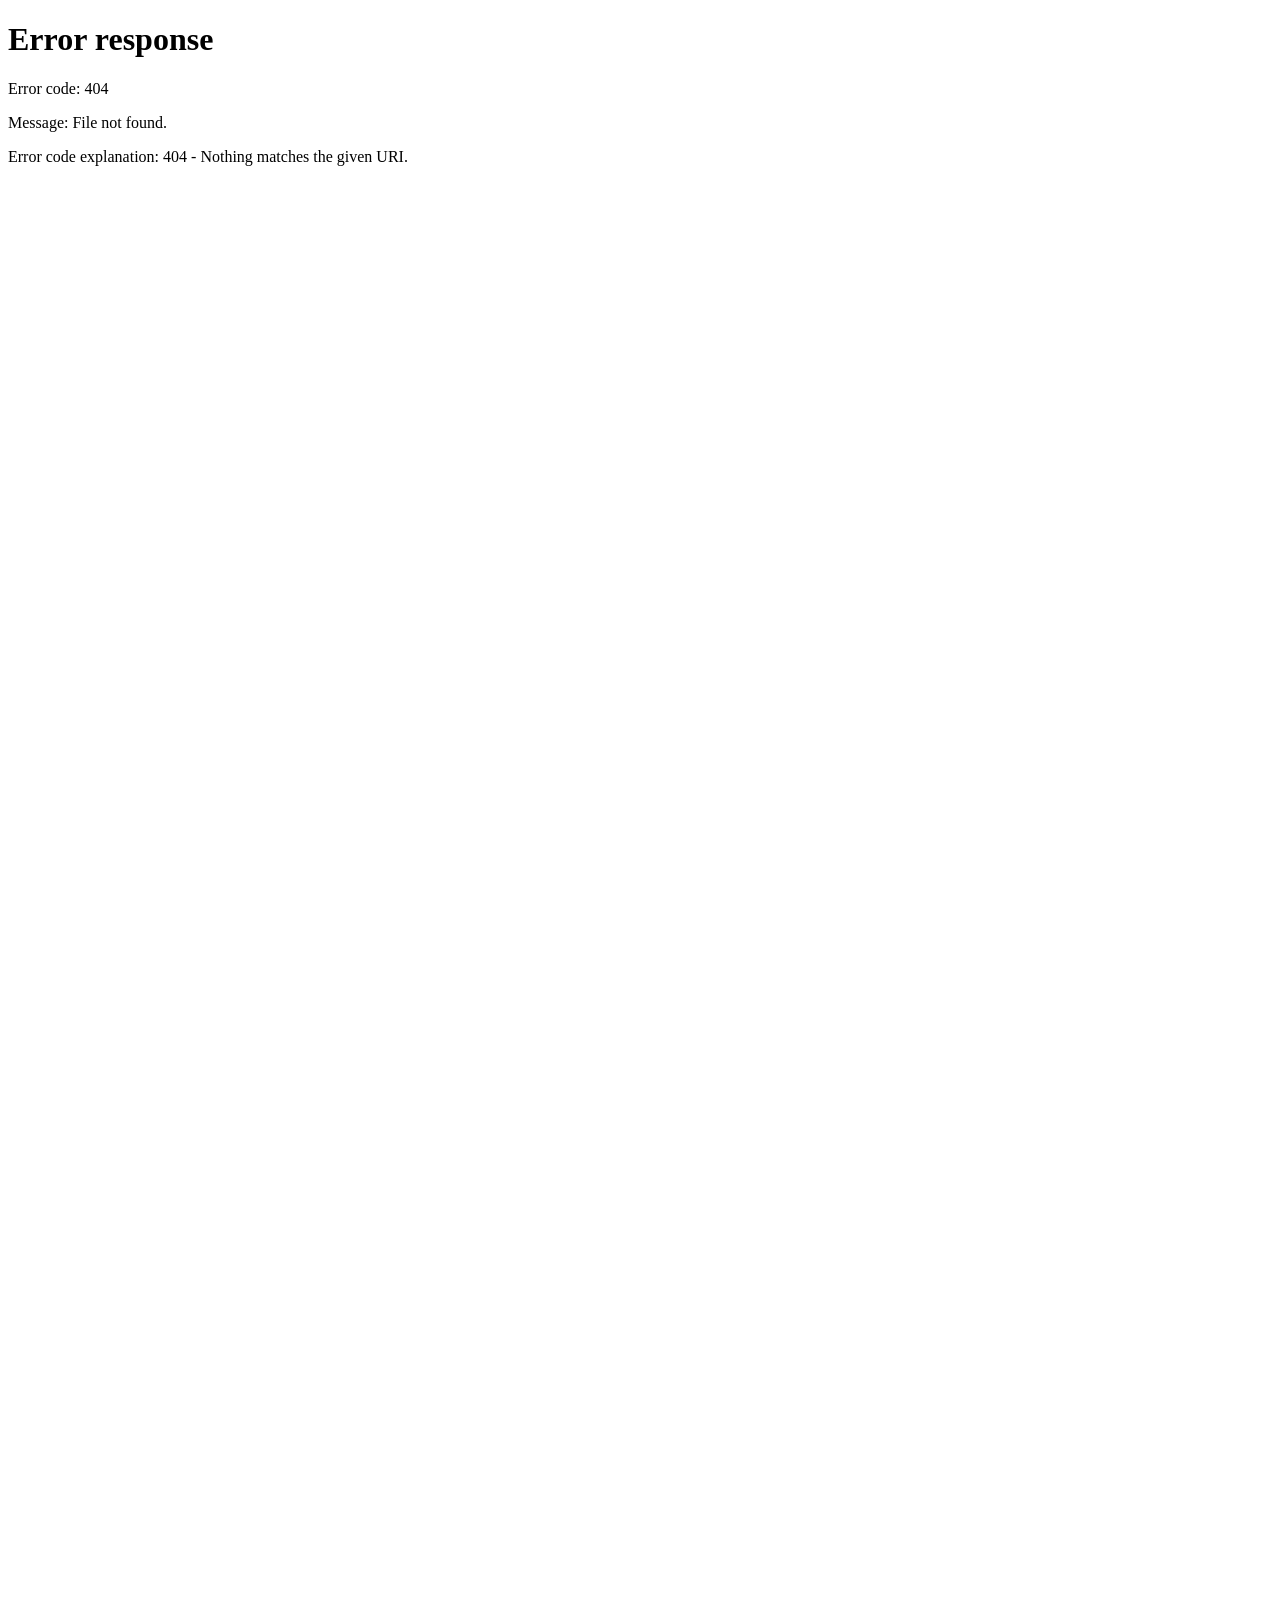
==== commit 65c117b4: "changed burger menu, changed tet styles, close burger menu on click, added scroll to logo link when " ====
--- a/index.html
+++ b/index.html
@@ -14,15 +14,23 @@
 </head>
 
 <body onload="init()">
-    <header>
+    <header id="header">
         <div class="header-content">
+            <div class="language-selector-burger">
+                <a class="language-text current-language" href="index.html">DE</a>
+                <p>|</p>
+                <a class="language-text" href="./en/index.html">EN</a>
+            </div>
             <div class="nav-bar" id="nav_bar">
-                <p><a href="./index.html">&lt;LL&gt;</a></p>
+                <p><a href="#hero_section">&lt;LL&gt;</a></p>
                 <nav class="nav-links">
-                    <a href="#about_section highlight" id="nav_about_section">Warum ich</a>
-                    <a href="#skill_section highlight" id="nav_skill_section">Fähigkeiten</a>
-                    <a href="#project_section highlight" id="nav_project_section">Projekte</a>
-                    <a href="#contact_section highlight" id="nav_contact_section">Kontakt</a>
+                    <a href="#about_section highlight" id="nav_about_section" onclick="toggleBurgerMenu()">Warum ich</a>
+                    <a href="#skill_section highlight" id="nav_skill_section"
+                        onclick="toggleBurgerMenu()">Fähigkeiten</a>
+                    <a href="#project_section highlight" id="nav_project_section"
+                        onclick="toggleBurgerMenu()">Projekte</a>
+                    <a href="#contact_section highlight" id="nav_contact_section"
+                        onclick="toggleBurgerMenu()">Kontakt</a>
                 </nav>
             </div>
             <div class="language-selector">
@@ -52,7 +60,7 @@
                     </div>
 
                     <div>
-                        <img src="./img/lukaslehmann.jpg" alt="placeholder" class="hero-section-image">
+                        <img src="./img/lukaslehmann_no_bg.png" alt="placeholder" class="hero-section-image">
                     </div>
                 </div>
             </section>
@@ -158,9 +166,9 @@
                     </div>
                 </div>
 
-                    <div class="language-subtext">
-                        <p>Ich lerne gerne jederzeit neue Technologien und Fähigkeiten, gebt mir gerne Bescheid.</p>
-                    </div>
+                <div class="language-subtext">
+                    <p>Ich lerne gerne jederzeit neue Technologien und Fähigkeiten, gebt mir gerne Bescheid.</p>
+                </div>
             </section>
             <section class="project-section" id="project_section highlight">
                 <h2>Meine Projekte</h2>
@@ -177,8 +185,10 @@
                                 Erstellen von Unteraufgaben.
                             </p>
                             <div class="project-links">
-                                <a href="https://github.com/LukasLehmann05/Join" class="github-button" target="_blank">Github</a>
-                                <a href="https://join.lukas-lehmann.eu/" class="live-test-button" target="_blank">Live Test</a>
+                                <a href="https://github.com/LukasLehmann05/Join" class="github-button"
+                                    target="_blank">Github</a>
+                                <a href="https://join.lukas-lehmann.eu/" class="live-test-button" target="_blank">Live
+                                    Test</a>
                             </div>
                         </div>
                     </section>
@@ -193,8 +203,10 @@
                                 objektorientierten Programmierung. Im Spiel gibt es außerdem auch aufhebbare Gegenstände
                                 sowie ein interaktives Menü.</p>
                             <div class="project-links">
-                                <a href="https://github.com/LukasLehmann05/El-Pollo-Loco" class="github-button" target="_blank">Github</a>
-                                <a href="https://pollo-loco.lukas-lehmann.eu/" class="live-test-button" target="_blank">Live Test</a>
+                                <a href="https://github.com/LukasLehmann05/El-Pollo-Loco" class="github-button"
+                                    target="_blank">Github</a>
+                                <a href="https://pollo-loco.lukas-lehmann.eu/" class="live-test-button"
+                                    target="_blank">Live Test</a>
                             </div>
                         </div>
                     </section>
@@ -296,8 +308,8 @@
                         <div class="message-section" id="message_section">
                             <div class="message-section-input input-container" id="input_section_message"
                                 onclick="removeWrongInput('message')">
-                                <textarea class="message-input" placeholder="Ihre Nachricht"
-                                    id="message_input" onblur="checkMessage(message_input.value)"></textarea>
+                                <textarea class="message-input" placeholder="Ihre Nachricht" id="message_input"
+                                    onblur="checkMessage(message_input.value)"></textarea>
                             </div>
                             <p id="validate_text_message">Bitte teilen Sie mir Ihr Anliegen mit.</p>
                         </div>
@@ -305,11 +317,11 @@
 
                     <div class="submit-section">
                         <div class="legal-requirement">
-                            <div class="guidlines-checkbox" id="guidlines_checkbox"  onclick="toggleCheck()">
+                            <div class="guidlines-checkbox" id="guidlines_checkbox" onclick="toggleCheck()">
                                 <p>&#x2714;</p>
                             </div>
-                            <p>Ich habe die <a
-                                    href="./de/privacy_policy.html">Datenschutzrichtlinie</a> gelesen und stimme der
+                            <p>Ich habe die <a href="./de/privacy_policy.html">Datenschutzrichtlinie</a> gelesen und
+                                stimme der
                                 Verarbeitung meiner
                                 Daten zu.</p>
                         </div>
--- a/style.css
+++ b/style.css
@@ -11,7 +11,7 @@
 :root {
     --text-green: #02F4BF;
     --text-orange: #E15544;
-    --content-max-width: calc(1920px - 100px);
+    --content-max-width: 1440px;
     --page-padding: 0px 100px;
     --page-padding-1150: 0px 75px;
     --page-padding-700: 0px 50px;
--- a/style/content.css
+++ b/style/content.css
@@ -95,8 +95,8 @@
     font-weight: 700;
     line-height: 120%;
     color: var(--text-orange);
-    margin-top: 36px;
-    margin-bottom: 32px;
+    margin-top: 70px;
+    margin-bottom: 52px;
 }
 
 .feedback-card {
@@ -357,7 +357,7 @@
     display: flex;
     justify-content: space-between;
     gap: 42px;
-    padding-top: 104px;
+    padding-top: 132px;
 }
 
 .about-section img {
@@ -376,10 +376,8 @@
 }
 
 .about-title {
-    font-size: 54px;
     line-height: 120%;
     letter-spacing: 0%;
-    font-weight: 500;
     margin-bottom: 24px;
 }
 
--- a/style/header_footer.css
+++ b/style/header_footer.css
@@ -1,6 +1,8 @@
 header {
     position: sticky;
     top: 0;
+    left: 0;
+    right: 0;
     padding: 24px 0px;
     background: linear-gradient(rgb(11 4 45) 60%, rgb(11 4 45 / 0.5));
     color: var(--text-orange);
@@ -74,6 +76,11 @@
     font-size: 18px;
 }
 
+.language-selector-burger {
+    display: none;
+    font-size: 18px;
+}
+
 .language-selector a {
     color: var(--text-orange);
 }
@@ -161,6 +168,16 @@
 }
 
 .show-burger-nav {
+    background: linear-gradient(#13074E, #1D0A79F2 95%);
+}
+
+.show-burger-nav .header-content {
+    align-items: flex-end;
+    flex-direction: column-reverse;
+    gap: 32px;
+}
+
+.show-burger-nav .header-content .nav-bar {
     width: 100%;
 }
 
@@ -169,15 +186,28 @@
     cursor: pointer;
 }
 
-.show-burger-nav nav {
+.show-burger-nav .header-content .nav-bar nav {
     display: flex;
     flex-direction: column;
     align-items: center;
     justify-content: center;
     width: 100%;
-    padding-left: 32px;
-}
-
-.show-burger-nav p {
+}
+
+.show-burger-nav .header-content .nav-bar p {
     display: none;
+}
+
+.show-burger-nav .header-content .language-selector-burger {
+    display: flex;
+    align-self: center;
+    font-size: 22px;
+}
+
+.show-burger-nav .header-content .language-selector-burger a {
+    color: var(--text-orange);
+}
+
+.show-burger-nav .header-content .language-selector-burger a:hover {
+    color: var(--text-green);
 }
--- a/style/responsive.css
+++ b/style/responsive.css
@@ -30,6 +30,18 @@
 
     .about-details {
         width: 100%;
+    }
+
+    #location {
+        margin-right: 26px;
+    }
+
+    #relocate {
+        margin-right: 44px;
+    }
+
+    #remote {
+        margin-right: 12px;
     }
 }
 
@@ -66,6 +78,10 @@
 
     .hide-1100 {
         display: none;
+    }
+
+    h2 {
+        text-align: center;
     }
 }
 
@@ -82,6 +98,7 @@
     .feedback-cards {
         justify-content: flex-start;
         scrollbar-width: thin;
+        padding-bottom: 8px;
     }
 }
 
@@ -166,6 +183,20 @@
 
 }
 
+@media (max-width: 450px) {
+    #location {
+        margin-right: 0px;
+    }
+
+    #relocate {
+        margin-right: 0px;
+    }
+
+    #remote {
+        margin-right: 0px;
+    }
+}
+
 @media (max-width: 400px) {
     h1 {
         text-align: center;
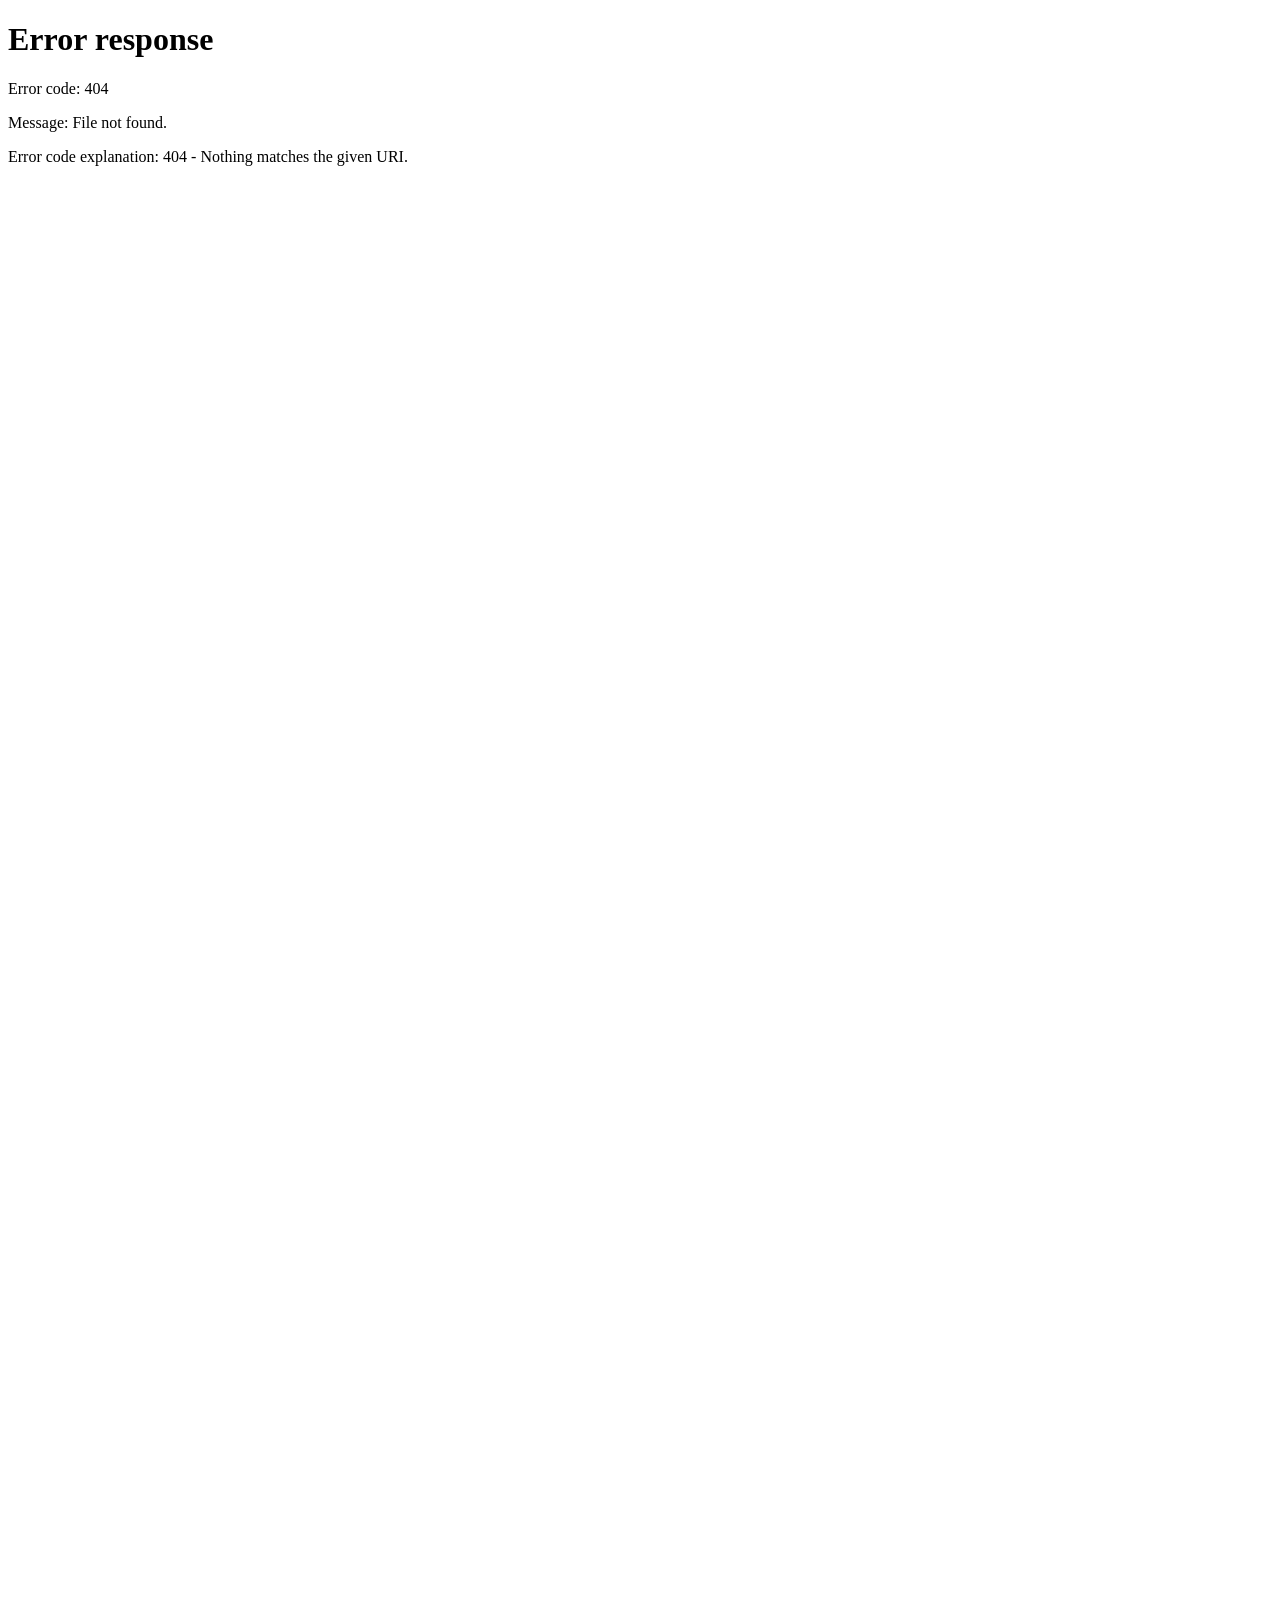
==== commit 9eff9cd8: "made load in effect only appear once, updated feedback card section, adjusted mobile responsive view" ====
--- a/index.html
+++ b/index.html
@@ -68,15 +68,18 @@
                 <img src="./img/lukaslehmann.jpg" alt="placeholder" class="hide-1100">
                 <div class="about-content">
                     <h2 class="about-title">Warum ich</h2>
-                    <p class="about-info-text">Bereits seit Ende 2019 beschäftige ich mich im Bereich der Entwicklung.
-                        Seit dem baute ich
-                        kleine Spiele in meiner Freizeit wo ich Erfahrungen im Bereich der Programmierung, 3D
-                        Modellierung
-                        und im UI Design sammeln konnte. Im Juli 2025 entschied ich mich dazu, mein Wissen weiter zu
-                        vertiefen und in den Bereich der Webentwicklung einzusteigen. Aber nicht als Hobby, sondern als
-                        Beruf.
+                    <p class="about-info-text">Meine Begeisterung für die Softwareentwicklung begleitet mich bereits
+                        seit Ende 2019. Durch die Entwicklung eigener kleiner Spiele konnte ich umfangreiche Erfahrungen
+                        in der Programmierung sowie in den Bereichen 3D-Modellierung und UI-Design sammeln.
+                        Im Juli 2025 entschied ich mich dazu, meinen Fokus auf die Webentwicklung zu legen und mein
+                        Fachwissen gezielt auszubauen. Dabei verfolge ich das Ziel, meine Leidenschaft für die
+                        Entwicklung digitaler Lösungen in eine berufliche Laufbahn zu überführen und mich kontinuierlich
+                        weiterzuentwickeln.
                     </p>
                     <section class="about-details">
+                        <img src="./img/icons/arrow_curved_down.svg" alt="arrow"
+                            class="about-mobile-arrow align-arrow-left">
+
                         <div class="about-details-column location-column">
                             <h3 class="hide-1350">Ich</h3>
                             <div class="about-icon-container">
@@ -111,6 +114,9 @@
                             <img src="./img/icons/arrow_curved_down_2.svg" alt="arrow" class="hide-1350">
                         </div>
 
+                        <img src="./img/icons/arrow_curved_left.svg" alt="arrow"
+                            class="about-mobile-arrow align-arrow-right">
+
                         <div class="about-contact">
                             <a class="about-contact-button" href="#contact_section highlight">Lass uns reden</a>
                         </div>
@@ -160,9 +166,10 @@
                         <p>Firebase</p>
                     </div>
 
-                    <div class="language-card">
+                    <div class="language-card challenge-card">
                         <img src="./img/icons_languages/other_skill.svg" alt="challenge me">
                         <p>Challenge me</p>
+                        <img src="./img/icons/arrow_down_curved.svg" alt="arrow" class="challenge-arrow">
                     </div>
                 </div>
 
@@ -212,9 +219,16 @@
                     </section>
                 </div>
 
-                <h4 class="colleague-feedback">Sie suchen einen Teamplayer? Das sagen meine Kollegen über mich</h4>
+                <h4 class="colleague-feedback hide-mobile">Sie suchen einen Teamplayer? Das sagen meine Kollegen über
+                    mich</h4>
+                <div class="colleague-feedback display-mobile">
+                    <h4>Sie suchen einen Teamplayer?</h4>
+                    <p>Das sagen meine Kollegen über mich</p>
+                </div>
 
                 <div class="feedback-cards">
+                    <img src="./img/icons/arrow_curved_right.svg" alt="arrow" class="feedback-arrow">
+
                     <section class="feedback-card">
                         <h4>
                             Fabian Puchta
--- a/style/content.css
+++ b/style/content.css
@@ -23,7 +23,7 @@
     display: flex;
     flex-direction: column;
     align-items: center;
-    padding-top: 105px;
+    padding-top: 132px;
 }
 
 .project-card {
@@ -150,11 +150,11 @@
 }
 
 .skill-section {
-    padding-top: 103px;
+    padding-top: 132px;
 }
 
 .contact-section {
-    padding-top: 104px;
+    padding-top: 132px;
 }
 
 .contact-section-title {
@@ -324,7 +324,7 @@
     justify-content: space-between;
     align-items: flex-end;
     width: 100%;
-    padding-bottom: 50px;
+    padding-bottom: 28px;
 }
 
 .scroll-down:hover {
@@ -336,7 +336,7 @@
     position: absolute;
     left: -40px;
     top: 35%;
-    transform: rotate(270deg);
+    transform: rotate(-90deg);
     background: none;
     border: solid 1px var(--text-green);
     color: var(--text-orange);
@@ -632,6 +632,10 @@
 
 .align-right p {
     text-align: right;
+}
+
+.language-subtext {
+    display: none;
 }
 
 .overlay-title {
@@ -659,6 +663,64 @@
     color: var(--text-orange);
     font-weight: 900;
     cursor: pointer;
+}
+
+.challenge-card:hover p {
+    display: flex;
+}
+
+.all-skills:has(.challenge-card:hover)+.language-subtext {
+    display: block;
+    opacity: 1;
+    visibility: visible;
+    animation: 0.5s fadeIn ease both;
+}
+
+.challenge-card:hover .challenge-arrow {
+    display: block;
+    opacity: 1;
+    visibility: visible;
+    animation: 0.5s fadeIn ease both;
+}
+
+.challenge-arrow {
+    display: none;
+    margin-top: 28px;
+}
+
+.about-details .about-mobile-arrow {
+    display: none;
+    width: auto;
+    height: 50px;
+}
+
+.align-arrow-left {
+    align-self: flex-start;
+    margin-left: 5%;
+}
+
+.align-arrow-right {
+    align-self: flex-end;
+    margin-right: 5%;
+}
+
+.display-mobile {
+    display: none;
+}
+
+.hide-mobile {
+    display: block;
+}
+
+.colleague-feedback p {
+    font-size: 16px;
+    font-weight: 400;
+}
+
+.feedback-arrow {
+    align-self: flex-start;
+    height: 100px;
+    width: auto;
 }
 
 @keyframes fadeIn {
--- a/style/header_footer.css
+++ b/style/header_footer.css
@@ -158,6 +158,10 @@
     color: var(--text-green);
 }
 
+.show-burger-nav .header-content .language-selector-burger .current-language {
+    color: var(--text-green);
+}
+
 .hover-green:hover {
     filter: brightness(0) saturate(100%) invert(77%) sepia(62%) saturate(2744%) hue-rotate(113deg) brightness(101%) contrast(98%);
 }
--- a/style/responsive.css
+++ b/style/responsive.css
@@ -1,3 +1,35 @@
+@media (min-width: 1440px) {
+    .hero-content {
+        flex-direction: column;
+        padding-bottom: 0px;
+    }
+
+    .hero-section-image {
+        width: auto;
+        height: 53vh;
+    }
+
+    .h1-section {
+        align-self: flex-start;
+        margin-top: 5%;
+        transition: all 0.4s ease;
+    }
+
+    .hero-section {
+        align-items: stretch;
+    }
+
+    .contact-button {
+        left: calc(50% - 138px / 2);
+        transform: rotate(0deg);
+    }
+
+    .scroll-down {
+        top: 43%;
+        left: calc(50% - 38px / 2);
+    }
+}
+
 @media (max-width: 1400px) {
     .scroll-down {
         display: none;
@@ -83,9 +115,7 @@
     h2 {
         text-align: center;
     }
-}
-
-@media (max-width: 1000px) {
+
     .feedback-card {
         border: solid 1px var(--text-green);
         padding: 10px;
@@ -100,6 +130,10 @@
         scrollbar-width: thin;
         padding-bottom: 8px;
     }
+
+    .feedback-arrow {
+        display: none;
+    }
 }
 
 @media (max-width: 900px) {
@@ -158,6 +192,64 @@
     }
 }
 
+@media (max-width: 650px) {
+    .language-card p {
+        display: none;
+    }
+
+    .all-skills {
+        grid-template-columns: repeat(auto-fit, minmax(120px, 1fr));
+    }
+
+    .language-subtext {
+        display: block;
+        animation: 0.5s fadeIn ease both;
+    }
+
+    .challenge-arrow {
+        display: block;
+        animation: 0.5s fadeIn ease both;
+    }
+
+    .challenge-card p {
+        display: block;
+    }
+
+    .project-title {
+        text-align: center;
+    }
+
+    .project-card p {
+        text-align: center;
+    }
+
+    .project-links {
+        display: flex;
+        justify-content: center;
+        gap: 16px;
+    }
+
+    .align-right {
+        align-items: center;
+    }
+
+    .about-details .about-mobile-arrow {
+        display: block;
+        animation: 0.5s fadeIn ease both;
+        width: auto;
+        height: 50px;
+    }
+
+    .display-mobile {
+        display: block;
+    }
+
+    .hide-mobile {
+        display: none;
+    }
+
+}
+
 @media (max-width: 600px) {
     h2 {
         font-size: 36px;
@@ -213,6 +305,11 @@
     .project-title {
         font-size: 36px;
     }
+
+    .feedback-card {
+        min-width: 200px;
+        padding: 8px;
+    }
 }
 
 @media (max-width: 1350px) and (max-height: 850px) {
